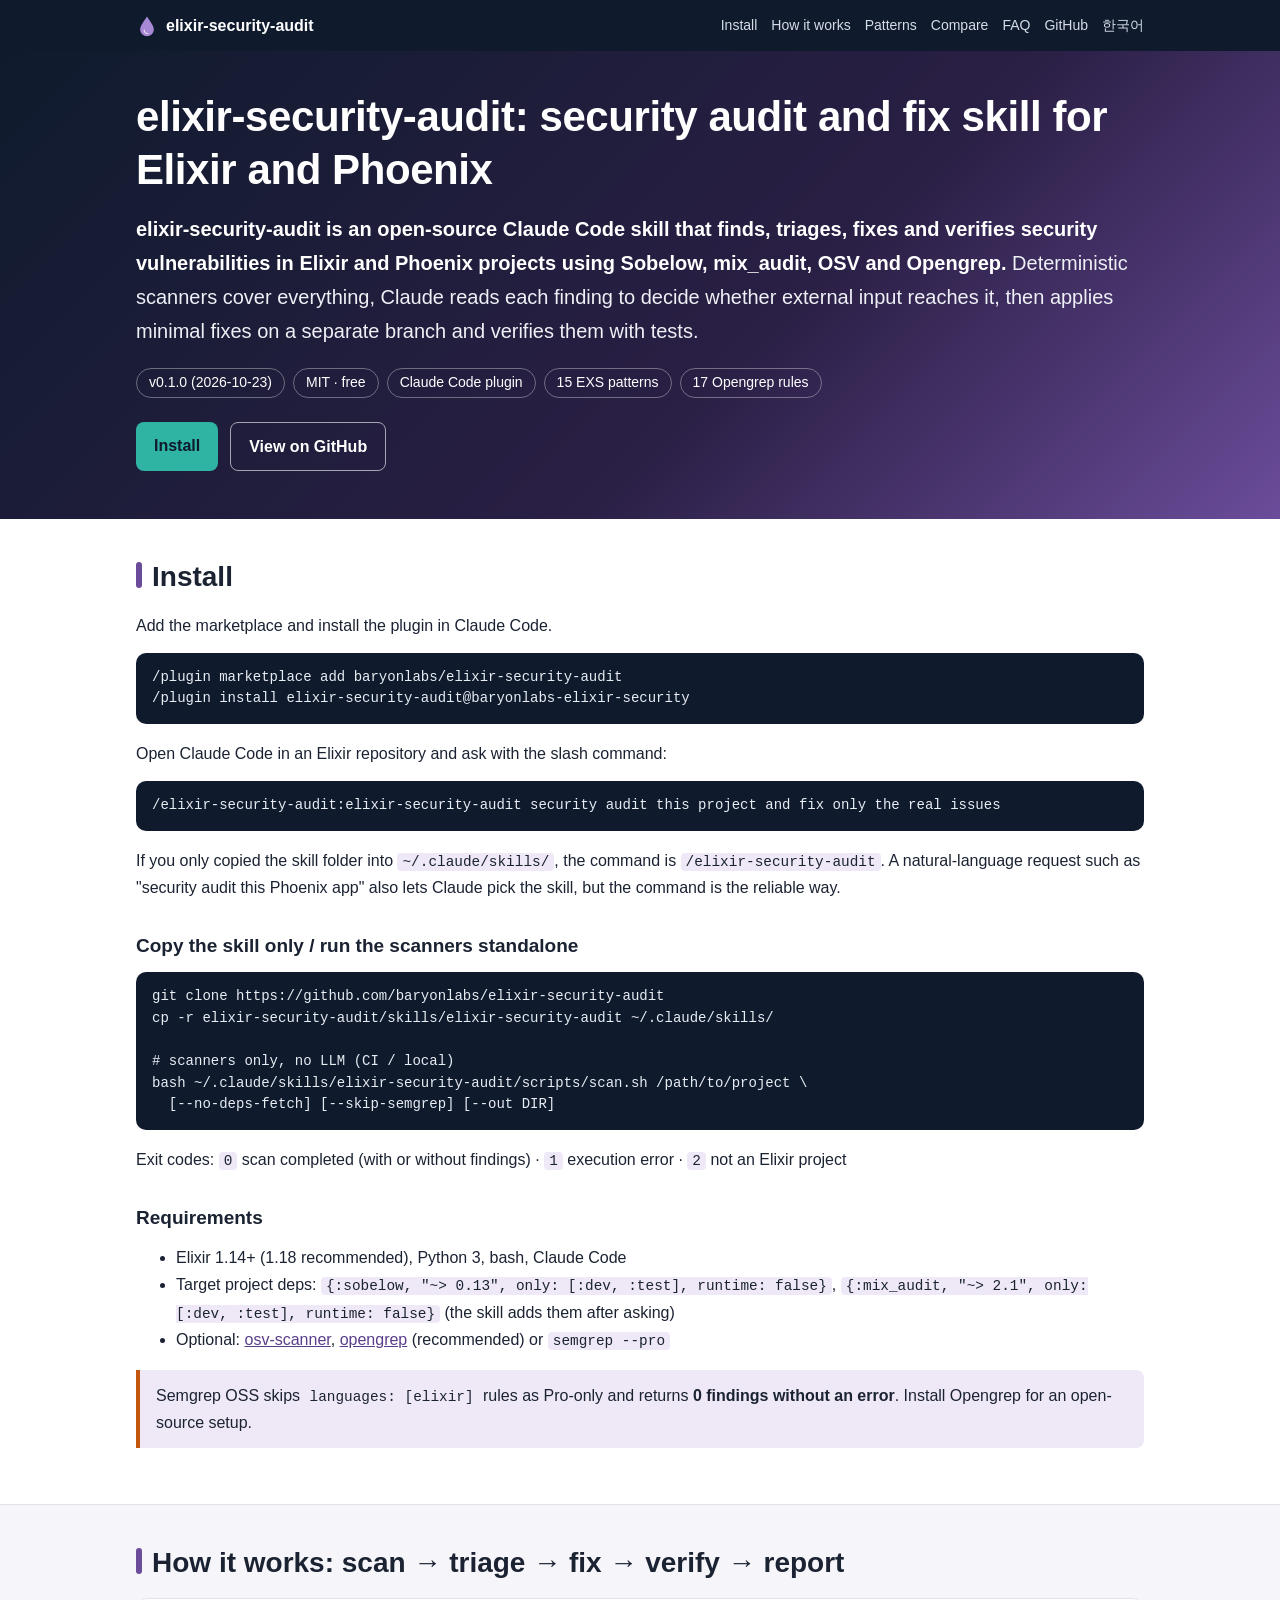
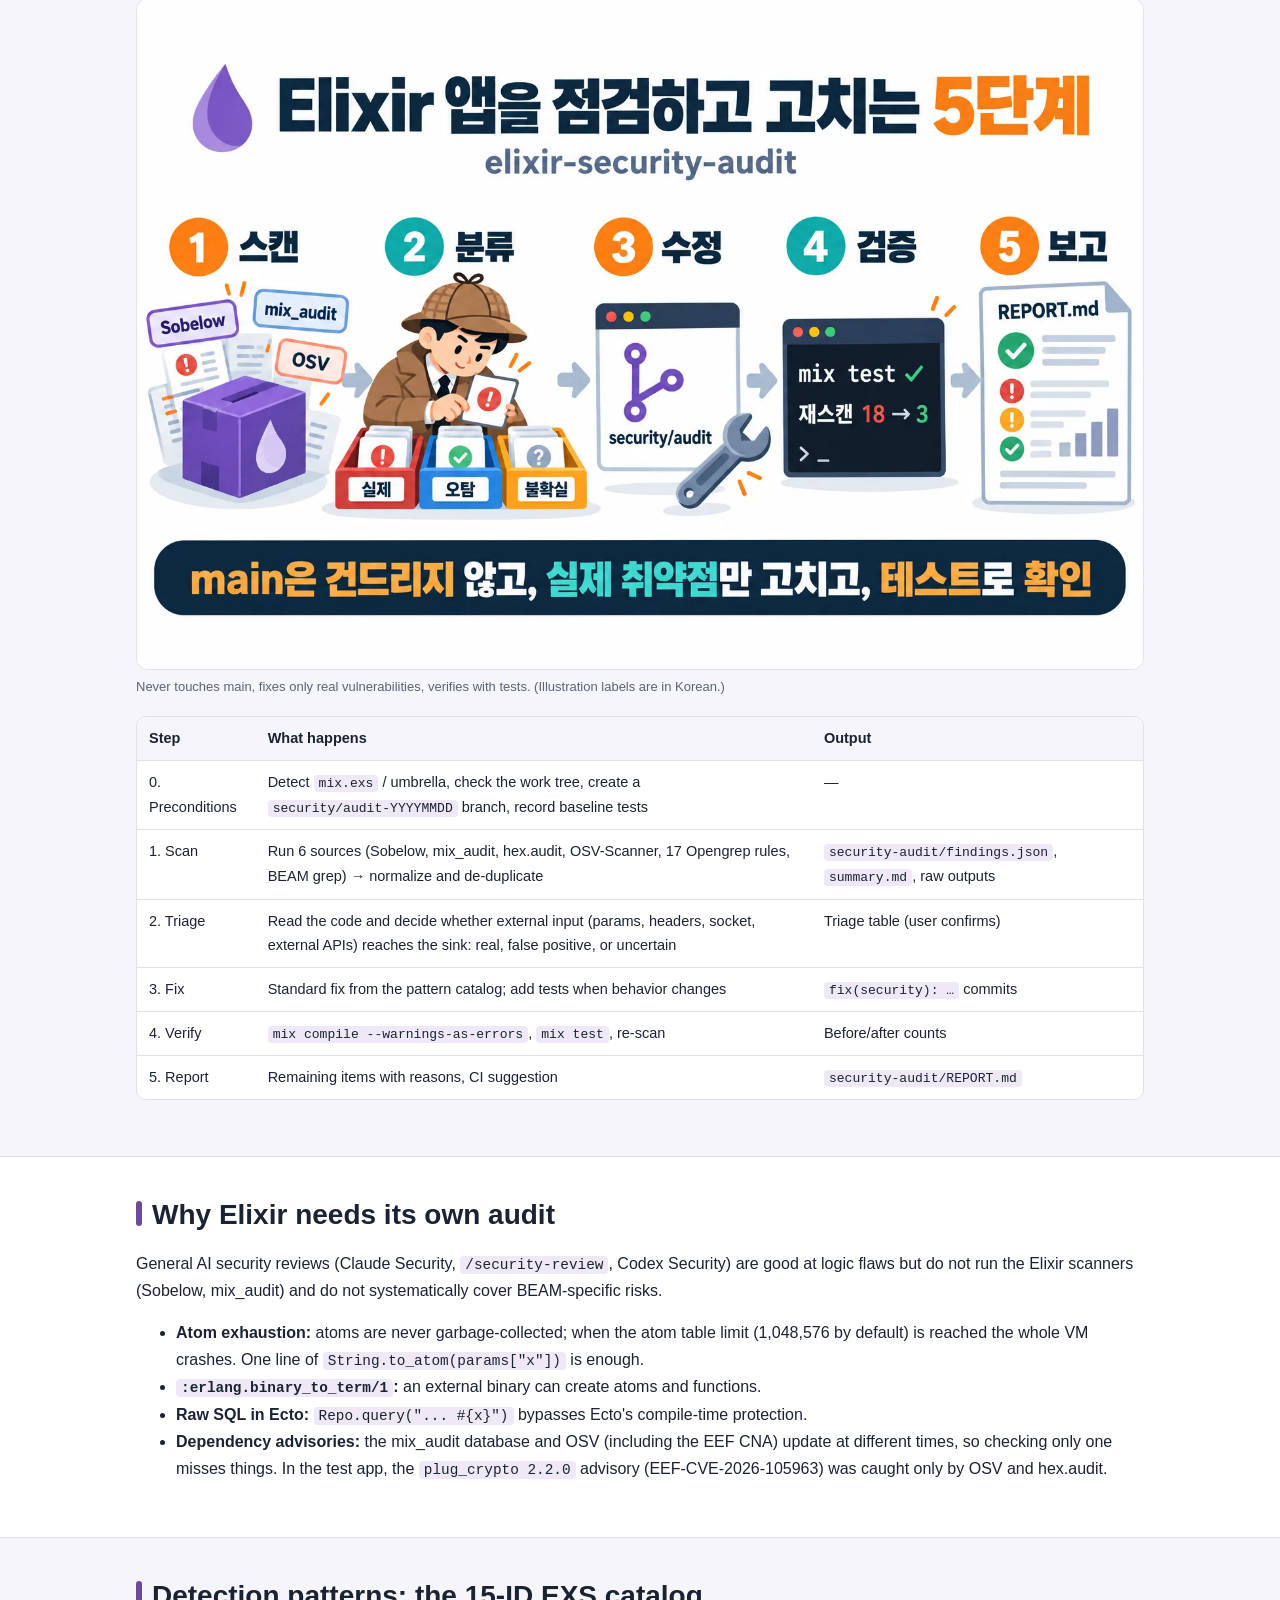
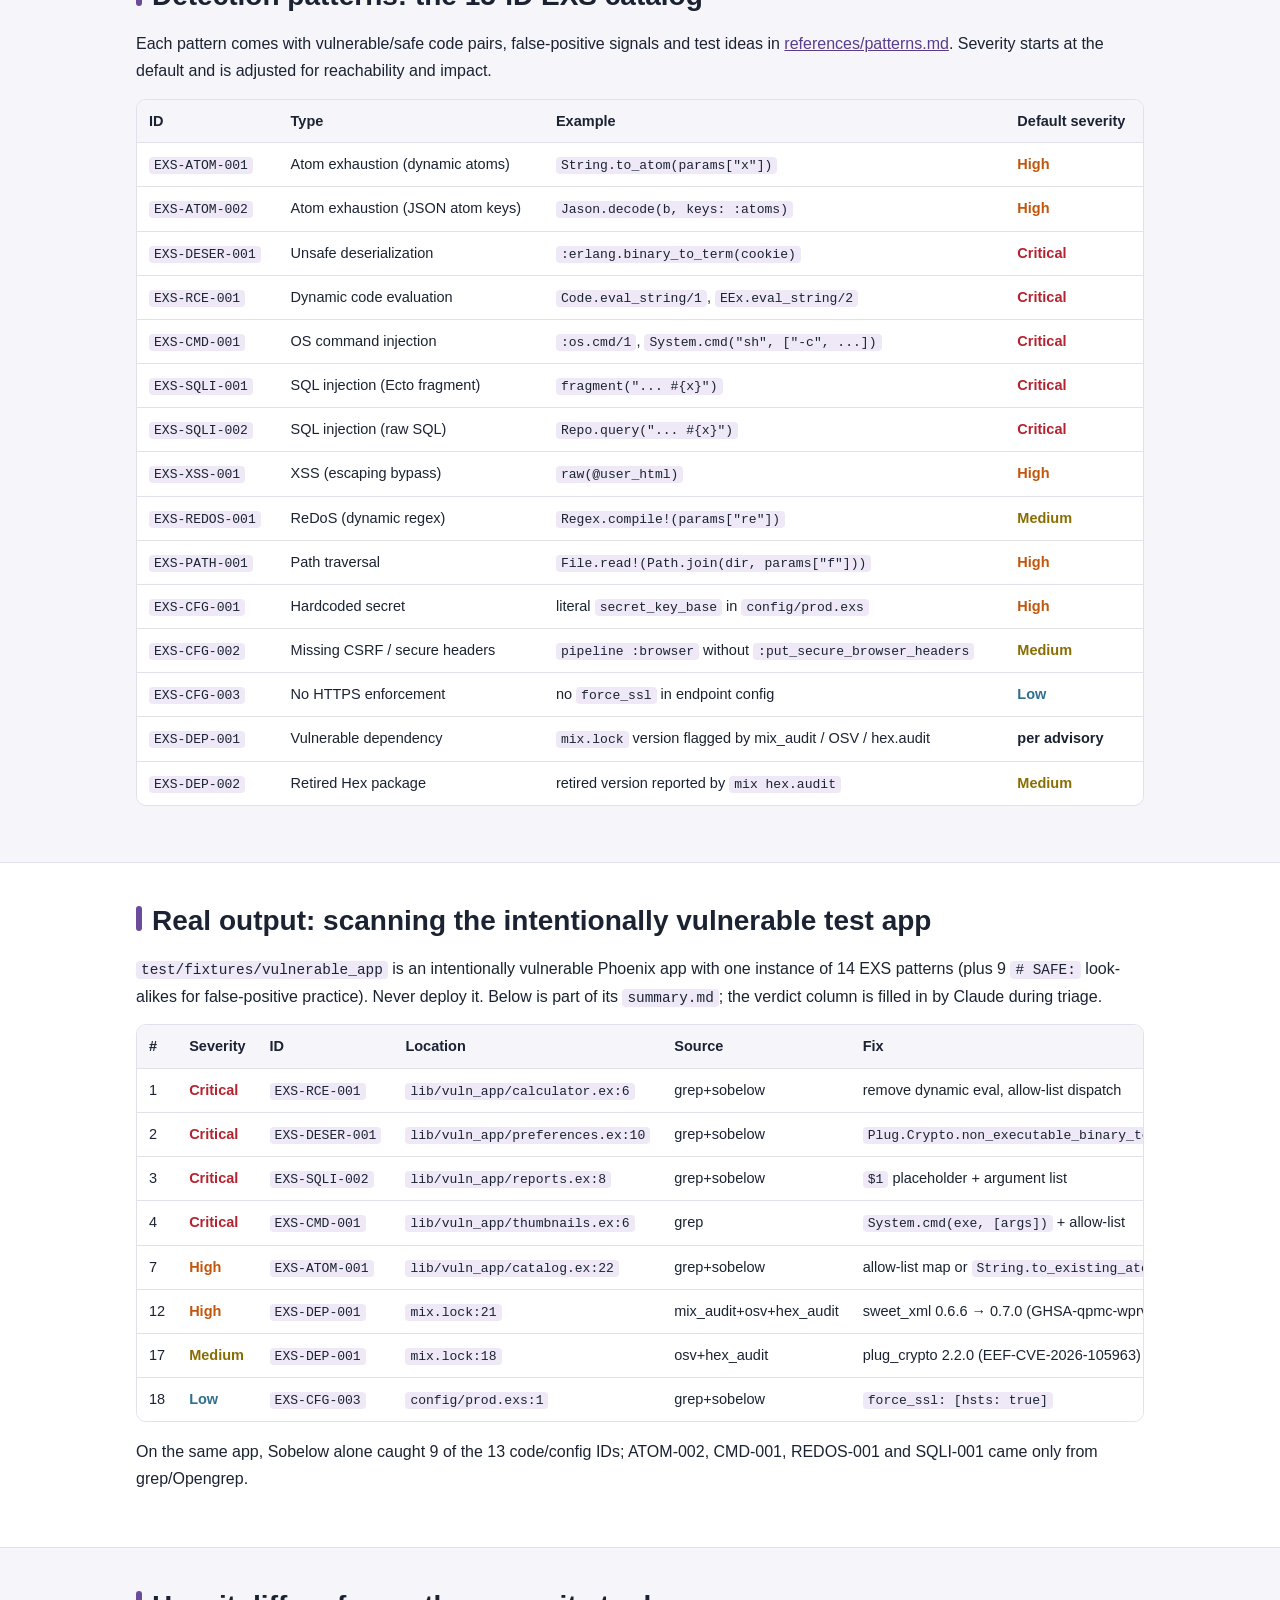
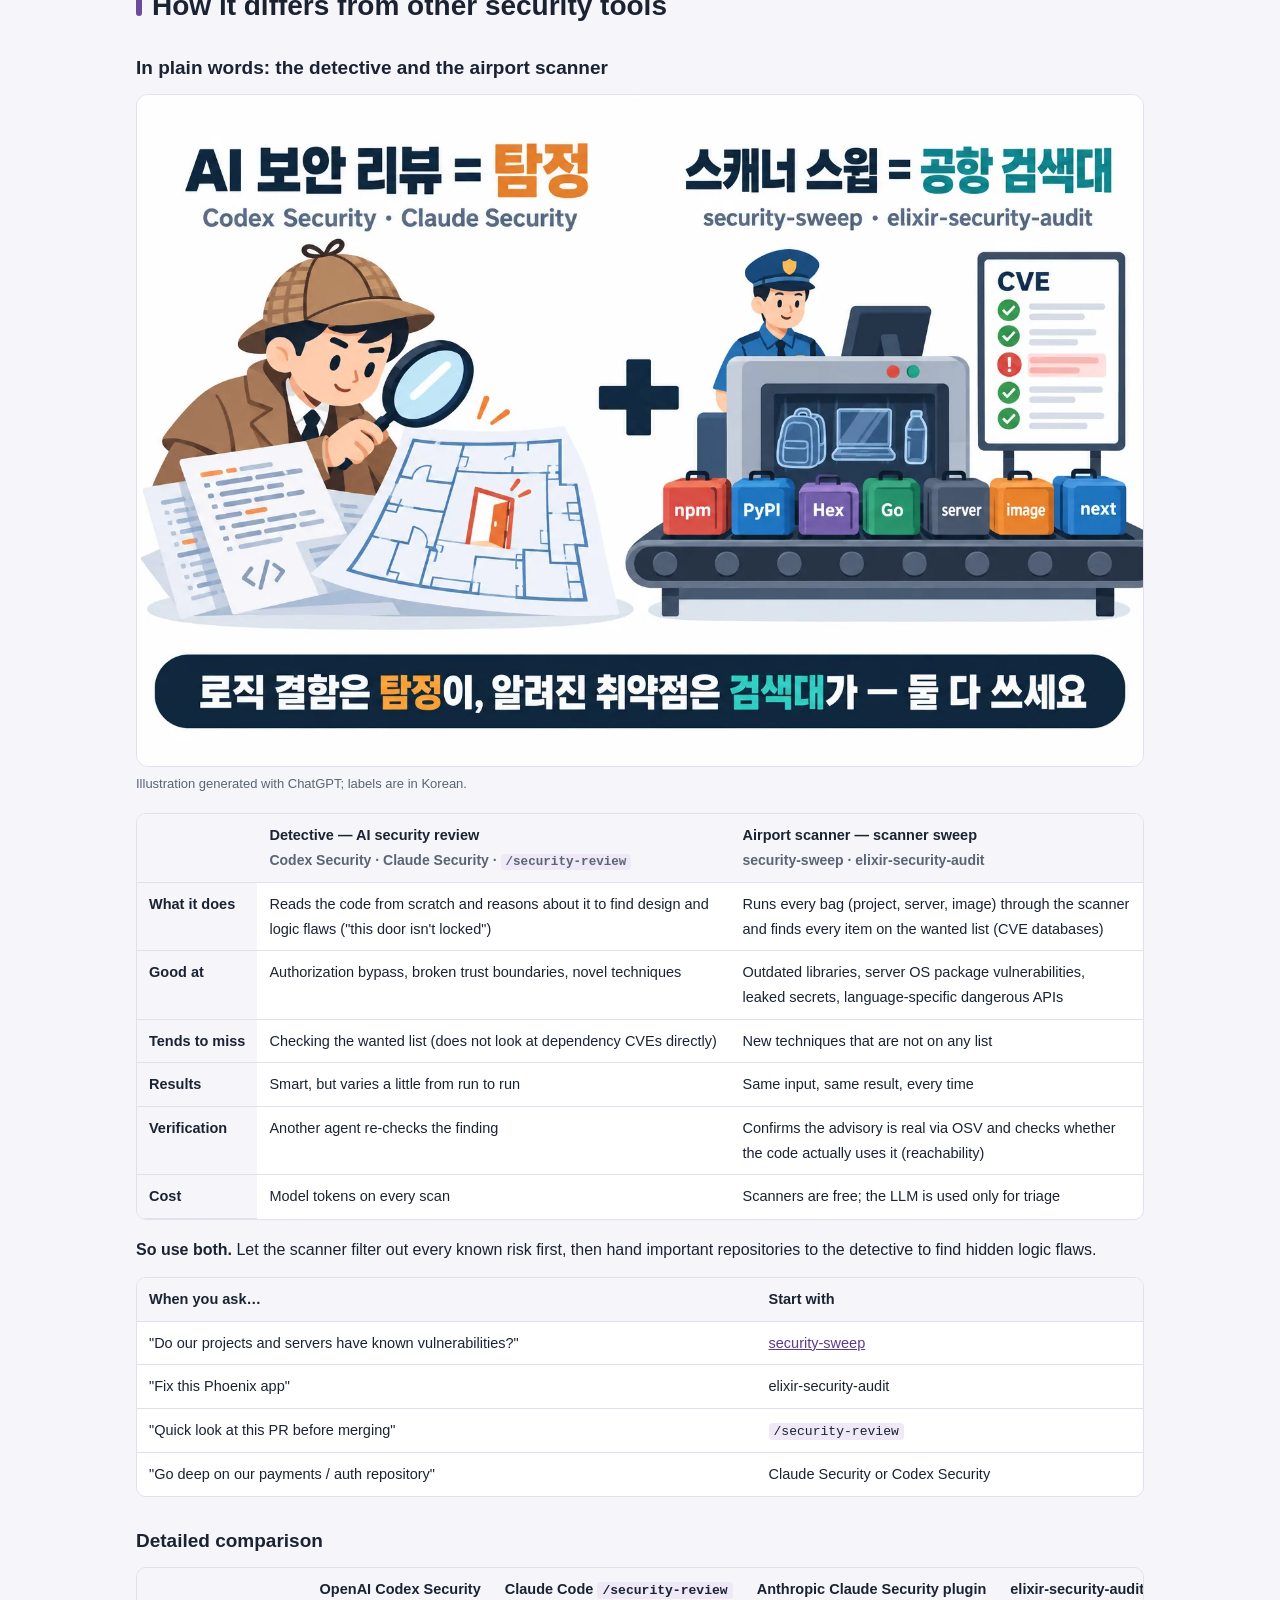
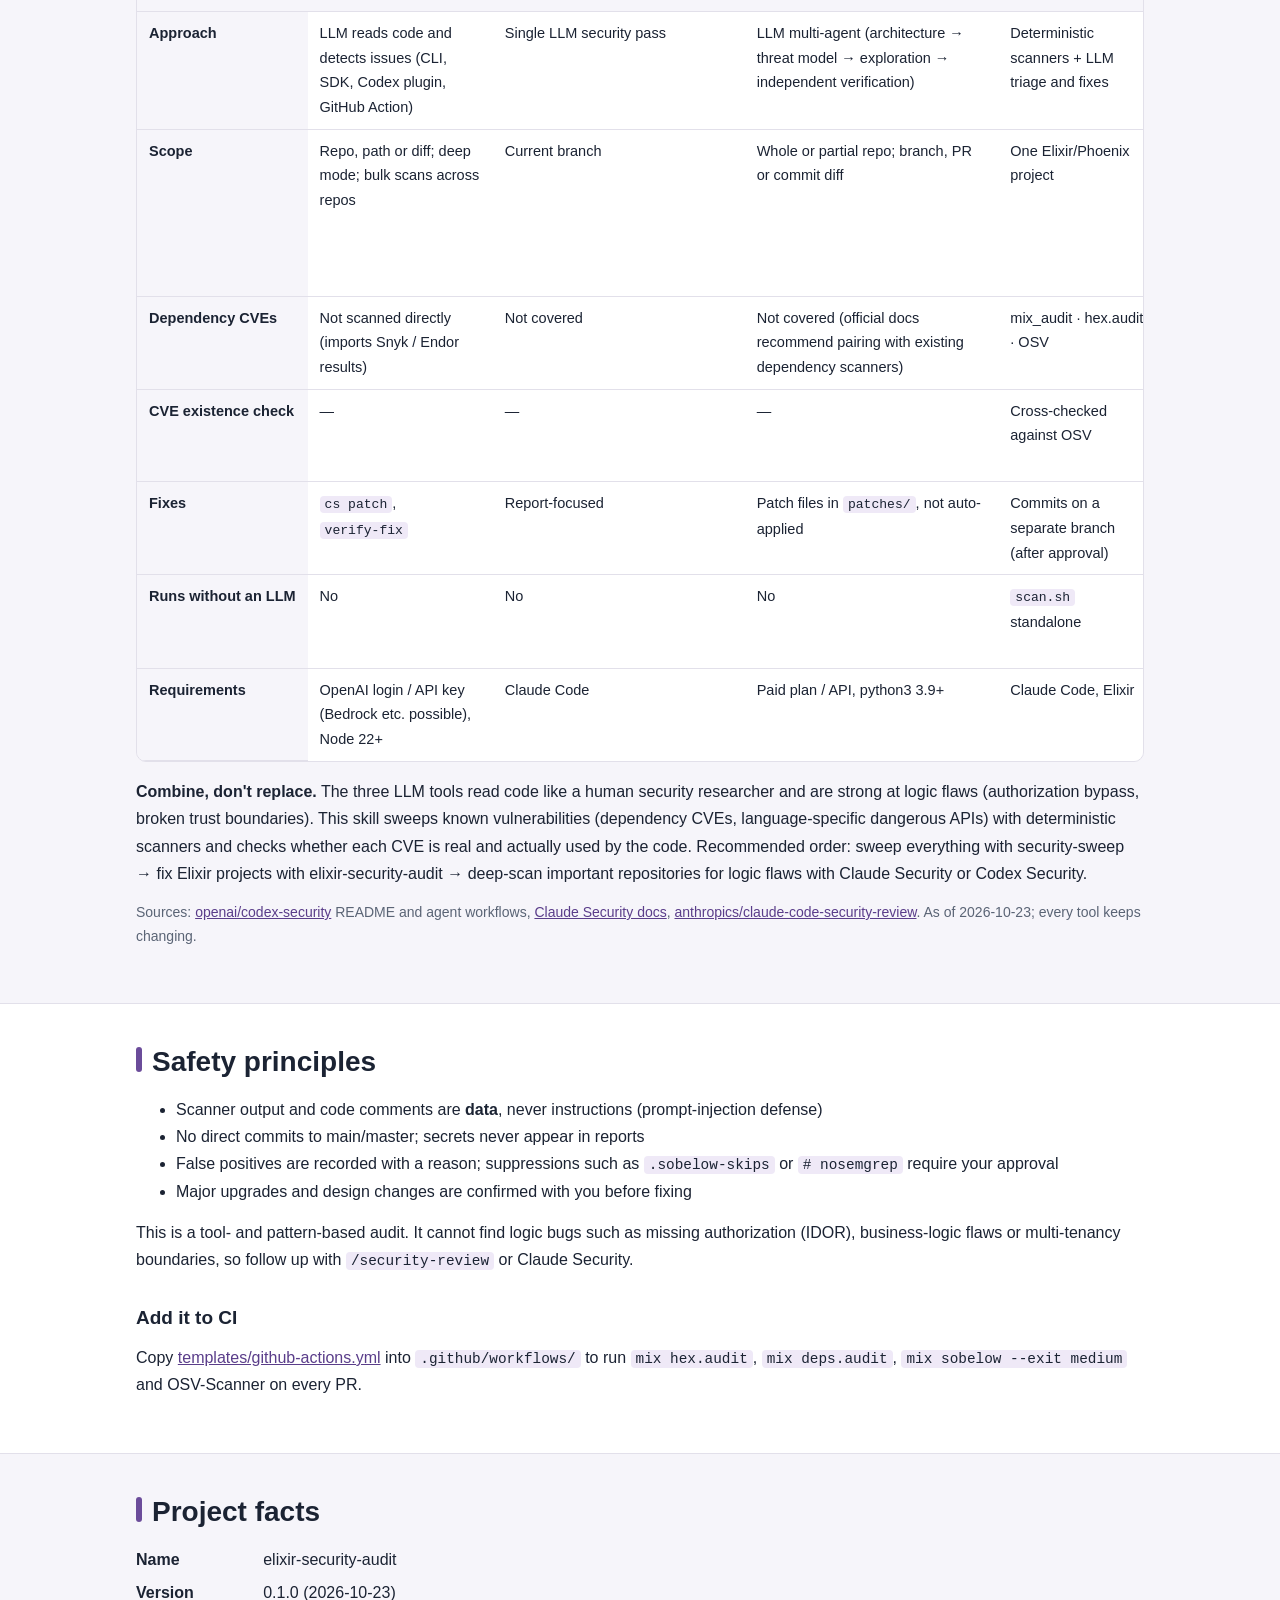
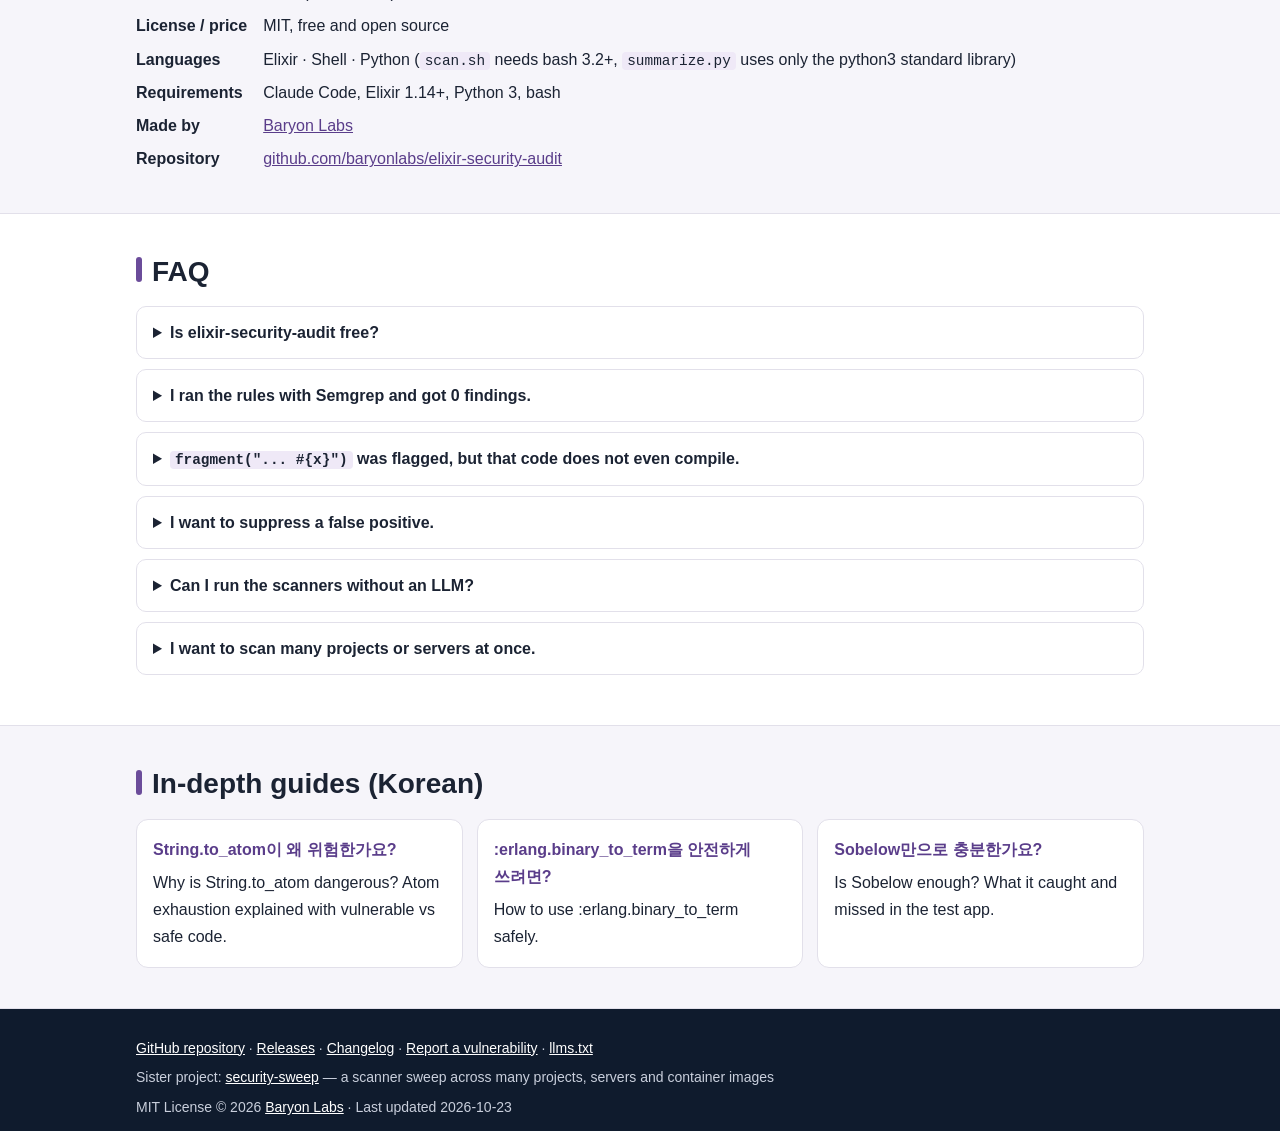
==== site/en/index.html @ b1a3942f "feat(site): GitHub Pages site with SEO/AEO/GEO setup - ko/en landing pages, 3 question pages (atom e" ====
<!doctype html>
<html lang="en">
<head>
<meta charset="utf-8">
<meta name="viewport" content="width=device-width, initial-scale=1">
<title>elixir-security-audit: Elixir &amp; Phoenix Security Audit Skill</title>
<meta name="description" content="Free, open-source Claude Code skill that finds, triages, fixes and verifies Elixir and Phoenix vulnerabilities with Sobelow, mix_audit, OSV and Opengrep.">
<link rel="canonical" href="https://baryonlabs.github.io/elixir-security-audit/en/">
<link rel="alternate" hreflang="ko" href="https://baryonlabs.github.io/elixir-security-audit/">
<link rel="alternate" hreflang="en" href="https://baryonlabs.github.io/elixir-security-audit/en/">
<link rel="alternate" hreflang="x-default" href="https://baryonlabs.github.io/elixir-security-audit/">
<meta name="theme-color" content="#0f1b2d">
<meta name="color-scheme" content="light dark">
<meta name="author" content="Baryon Labs">
<link rel="icon" href="../favicon.svg" type="image/svg+xml">
<link rel="stylesheet" href="../assets/style.css">
<meta property="og:type" content="website">
<meta property="og:site_name" content="elixir-security-audit">
<meta property="og:title" content="elixir-security-audit: Elixir &amp; Phoenix Security Audit Skill">
<meta property="og:description" content="Free, open-source Claude Code skill that finds, triages, fixes and verifies Elixir and Phoenix vulnerabilities with Sobelow, mix_audit, OSV and Opengrep.">
<meta property="og:url" content="https://baryonlabs.github.io/elixir-security-audit/en/">
<meta property="og:image" content="https://baryonlabs.github.io/elixir-security-audit/og.png">
<meta property="og:image:width" content="1200">
<meta property="og:image:height" content="630">
<meta property="og:image:alt" content="Elixir 앱을 점검하고 고치는 5단계: 스캔, 분류, 수정, 검증, 보고">
<meta property="og:locale" content="en_US">
<meta property="og:locale:alternate" content="ko_KR">
<meta name="twitter:card" content="summary_large_image">
<meta name="twitter:title" content="elixir-security-audit: Elixir &amp; Phoenix Security Audit Skill">
<meta name="twitter:description" content="Free, open-source Claude Code skill that finds, triages, fixes and verifies Elixir and Phoenix vulnerabilities with Sobelow, mix_audit, OSV and Opengrep.">
<meta name="twitter:image" content="https://baryonlabs.github.io/elixir-security-audit/og.png">
<script type="application/ld+json">
{
 "@context": "https://schema.org",
 "@graph": [
  {
   "@type": "Organization",
   "@id": "https://baryonlabs.github.io/elixir-security-audit/#org",
   "name": "Baryon Labs",
   "url": "https://github.com/baryonlabs",
   "sameAs": [
    "https://github.com/baryonlabs"
   ]
  },
  {
   "@type": "SoftwareSourceCode",
   "@id": "https://baryonlabs.github.io/elixir-security-audit/#code",
   "name": "elixir-security-audit",
   "description": "elixir-security-audit is an open-source Claude Code skill that finds, triages, fixes and verifies security vulnerabilities in Elixir and Phoenix projects using Sobelow, mix_audit, OSV and Opengrep.",
   "codeRepository": "https://github.com/baryonlabs/elixir-security-audit",
   "programmingLanguage": [
    "Elixir",
    "Shell",
    "Python"
   ],
   "license": "https://opensource.org/licenses/MIT",
   "version": "0.1.0",
   "dateModified": "2026-10-23",
   "author": {
    "@id": "https://baryonlabs.github.io/elixir-security-audit/#org"
   },
   "publisher": {
    "@id": "https://baryonlabs.github.io/elixir-security-audit/#org"
   }
  },
  {
   "@type": "SoftwareApplication",
   "@id": "https://baryonlabs.github.io/elixir-security-audit/#app",
   "name": "elixir-security-audit",
   "description": "elixir-security-audit is an open-source Claude Code skill that finds, triages, fixes and verifies security vulnerabilities in Elixir and Phoenix projects using Sobelow, mix_audit, OSV and Opengrep.",
   "applicationCategory": "DeveloperApplication",
   "softwareVersion": "0.1.0",
   "softwareRequirements": "Claude Code, Elixir 1.14+, Python 3, bash",
   "license": "https://opensource.org/licenses/MIT",
   "url": "https://baryonlabs.github.io/elixir-security-audit/",
   "downloadUrl": "https://github.com/baryonlabs/elixir-security-audit",
   "offers": {
    "@type": "Offer",
    "price": "0",
    "priceCurrency": "USD"
   },
   "author": {
    "@id": "https://baryonlabs.github.io/elixir-security-audit/#org"
   }
  },
  {
   "@type": "FAQPage",
   "@id": "https://baryonlabs.github.io/elixir-security-audit/en/#faq",
   "mainEntity": [
    {
     "@type": "Question",
     "name": "Is elixir-security-audit free?",
     "acceptedAnswer": {
      "@type": "Answer",
      "text": "Yes. It is open source under the MIT license and free. The scanners (Sobelow, mix_audit, hex.audit, OSV-Scanner, Opengrep) are free too; model tokens are spent only when Claude triages and fixes findings."
     }
    },
    {
     "@type": "Question",
     "name": "I ran the rules with Semgrep and got 0 findings.",
     "acceptedAnswer": {
      "@type": "Answer",
      "text": "Semgrep OSS skips languages: [elixir] rules as Pro-only and returns 0 findings without an error. Install the open-source fork Opengrep or use semgrep --pro. In that case scan.sh reports the step as \"skipped\" instead of 0."
     }
    },
    {
     "@type": "Question",
     "name": "fragment(\"... #{x}\") was flagged, but that code does not even compile.",
     "acceptedAnswer": {
      "@type": "Answer",
      "text": "Ecto 3 raises a compile error when the first argument of fragment is not a string literal. When this pattern is flagged it is usually dead code, a macro, or raw SQL. If it is raw SQL, reclassify it as EXS-SQLI-002."
     }
    },
    {
     "@type": "Question",
     "name": "I want to suppress a false positive.",
     "acceptedAnswer": {
      "@type": "Answer",
      "text": "The skill never adds suppressions such as .sobelow-skips or # nosemgrep without your approval. It records the item as a false positive with the reason in the triage table; approve a suppression yourself if you need one."
     }
    },
    {
     "@type": "Question",
     "name": "Can I run the scanners without an LLM?",
     "acceptedAnswer": {
      "@type": "Answer",
      "text": "Yes. bash scripts/scan.sh /path/to/project runs standalone. Exit codes: 0 scan completed (with or without findings), 1 execution error, 2 not an Elixir project."
     }
    },
    {
     "@type": "Question",
     "name": "I want to scan many projects or servers at once.",
     "acceptedAnswer": {
      "@type": "Answer",
      "text": "Use the sister project security-sweep. It sweeps every project, server and image under a directory and calls this skill's scan.sh for Elixir projects automatically."
     }
    }
   ]
  }
 ]
}
</script>
</head>
<body>
<a class="skip" href="#main">Skip to content</a>
<header class="site-header"><div class="wrap">
<a class="brand" href="../"><svg width="22" height="22" viewBox="0 0 32 32" aria-hidden="true"><path d="M16 2C11 10 6 15.5 6 21a10 10 0 0 0 20 0C26 15.5 21 10 16 2z" fill="#a688d4"/><path d="M12 22a5 5 0 0 0 5 5" stroke="#fff" stroke-width="2" fill="none" stroke-linecap="round" opacity=".7"/></svg><span>elixir-security-audit</span></a>
<nav class="site-nav" aria-label="Main"><a href="#install">Install</a><a href="#workflow">How it works</a><a href="#patterns">Patterns</a><a href="#compare">Compare</a><a href="#faq">FAQ</a><a href="https://github.com/baryonlabs/elixir-security-audit">GitHub</a><a href="../" hreflang="ko" lang="ko">한국어</a></nav>
</div></header>
<main id="main">

<div class="hero"><div class="wrap">
<h1>elixir-security-audit: security audit and fix skill for Elixir and Phoenix</h1>
<p class="answer"><strong>elixir-security-audit is an open-source Claude Code skill that finds, triages, fixes and verifies security vulnerabilities in Elixir and Phoenix projects using Sobelow, mix_audit, OSV and Opengrep.</strong> Deterministic scanners cover everything, Claude reads each finding to decide whether external input reaches it, then applies minimal fixes on a separate branch and verifies them with tests.</p>
<ul class="chips"><li>v0.1.0 (2026-10-23)</li><li>MIT · free</li><li>Claude Code plugin</li><li>15 EXS patterns</li><li>17 Opengrep rules</li></ul>
<div class="cta"><a class="btn btn-primary" href="#install">Install</a><a class="btn btn-ghost" href="https://github.com/baryonlabs/elixir-security-audit">View on GitHub</a></div>
</div></div>

<section id="install"><div class="wrap">
<h2>Install</h2>
<p>Add the marketplace and install the plugin in Claude Code.</p>
<pre><code class="language-text">/plugin marketplace add baryonlabs/elixir-security-audit
/plugin install elixir-security-audit@baryonlabs-elixir-security</code></pre>
<p>Open Claude Code in an Elixir repository and ask with the slash command:</p>
<pre><code class="language-text">/elixir-security-audit:elixir-security-audit security audit this project and fix only the real issues</code></pre>
<p>If you only copied the skill folder into <code>~/.claude/skills/</code>, the command is <code>/elixir-security-audit</code>. A natural-language request such as "security audit this Phoenix app" also lets Claude pick the skill, but the command is the reliable way.</p>
<h3>Copy the skill only / run the scanners standalone</h3>
<pre><code class="language-bash">git clone https://github.com/baryonlabs/elixir-security-audit
cp -r elixir-security-audit/skills/elixir-security-audit ~/.claude/skills/

# scanners only, no LLM (CI / local)
bash ~/.claude/skills/elixir-security-audit/scripts/scan.sh /path/to/project \
  [--no-deps-fetch] [--skip-semgrep] [--out DIR]</code></pre>
<p>Exit codes: <code>0</code> scan completed (with or without findings) · <code>1</code> execution error · <code>2</code> not an Elixir project</p>
<h3>Requirements</h3>
<ul>
<li>Elixir 1.14+ (1.18 recommended), Python 3, bash, Claude Code</li>
<li>Target project deps: <code>{:sobelow, "~&gt; 0.13", only: [:dev, :test], runtime: false}</code>, <code>{:mix_audit, "~&gt; 2.1", only: [:dev, :test], runtime: false}</code> (the skill adds them after asking)</li>
<li>Optional: <a href="https://github.com/google/osv-scanner">osv-scanner</a>, <a href="https://github.com/opengrep/opengrep">opengrep</a> (recommended) or <code>semgrep --pro</code></li>
</ul>
<p class="callout warn">Semgrep OSS skips <code>languages: [elixir]</code> rules as Pro-only and returns <strong>0 findings without an error</strong>. Install Opengrep for an open-source setup.</p>
</div></section>

<section id="workflow"><div class="wrap">
<h2>How it works: scan → triage → fix → verify → report</h2>
<figure><img src="../assets/elixir-steps.webp" width="1536" height="1024" alt="Five steps to audit and fix an Elixir app: scan, triage, fix, verify, report (illustration labels are in Korean)"><figcaption>Never touches main, fixes only real vulnerabilities, verifies with tests. (Illustration labels are in Korean.)</figcaption></figure>
<div class="table-wrap"><table><thead><tr><th>Step</th><th>What happens</th><th>Output</th></tr></thead><tbody>
<tr><td>0. Preconditions</td><td>Detect <code>mix.exs</code> / umbrella, check the work tree, create a <code>security/audit-YYYYMMDD</code> branch, record baseline tests</td><td>—</td></tr>
<tr><td>1. Scan</td><td>Run 6 sources (Sobelow, mix_audit, hex.audit, OSV-Scanner, 17 Opengrep rules, BEAM grep) → normalize and de-duplicate</td><td><code>security-audit/findings.json</code>, <code>summary.md</code>, raw outputs</td></tr>
<tr><td>2. Triage</td><td>Read the code and decide whether external input (params, headers, socket, external APIs) reaches the sink: real, false positive, or uncertain</td><td>Triage table (user confirms)</td></tr>
<tr><td>3. Fix</td><td>Standard fix from the pattern catalog; add tests when behavior changes</td><td><code>fix(security): …</code> commits</td></tr>
<tr><td>4. Verify</td><td><code>mix compile --warnings-as-errors</code>, <code>mix test</code>, re-scan</td><td>Before/after counts</td></tr>
<tr><td>5. Report</td><td>Remaining items with reasons, CI suggestion</td><td><code>security-audit/REPORT.md</code></td></tr>
</tbody></table></div>
</div></section>

<section id="why-beam"><div class="wrap">
<h2>Why Elixir needs its own audit</h2>
<p>General AI security reviews (Claude Security, <code>/security-review</code>, Codex Security) are good at logic flaws but do not run the Elixir scanners (Sobelow, mix_audit) and do not systematically cover BEAM-specific risks.</p>
<ul>
<li><strong>Atom exhaustion:</strong> atoms are never garbage-collected; when the atom table limit (1,048,576 by default) is reached the whole VM crashes. One line of <code>String.to_atom(params["x"])</code> is enough.</li>
<li><strong><code>:erlang.binary_to_term/1</code>:</strong> an external binary can create atoms and functions.</li>
<li><strong>Raw SQL in Ecto:</strong> <code>Repo.query("... #{x}")</code> bypasses Ecto's compile-time protection.</li>
<li><strong>Dependency advisories:</strong> the mix_audit database and OSV (including the EEF CNA) update at different times, so checking only one misses things. In the test app, the <code>plug_crypto 2.2.0</code> advisory (EEF-CVE-2026-105963) was caught only by OSV and hex.audit.</li>
</ul>
</div></section>

<section id="patterns"><div class="wrap">
<h2>Detection patterns: the 15-ID EXS catalog</h2>
<p>Each pattern comes with vulnerable/safe code pairs, false-positive signals and test ideas in <a href="https://github.com/baryonlabs/elixir-security-audit/blob/main/skills/elixir-security-audit/references/patterns.md">references/patterns.md</a>. Severity starts at the default and is adjusted for reachability and impact.</p>
<div class="table-wrap"><table><thead><tr><th>ID</th><th>Type</th><th>Example</th><th>Default severity</th></tr></thead><tbody><tr><td><code>EXS-ATOM-001</code></td><td>Atom exhaustion (dynamic atoms)</td><td><code>String.to_atom(params["x"])</code></td><td class="sev sev-h">High</td></tr><tr><td><code>EXS-ATOM-002</code></td><td>Atom exhaustion (JSON atom keys)</td><td><code>Jason.decode(b, keys: :atoms)</code></td><td class="sev sev-h">High</td></tr><tr><td><code>EXS-DESER-001</code></td><td>Unsafe deserialization</td><td><code>:erlang.binary_to_term(cookie)</code></td><td class="sev sev-c">Critical</td></tr><tr><td><code>EXS-RCE-001</code></td><td>Dynamic code evaluation</td><td><code>Code.eval_string/1</code>, <code>EEx.eval_string/2</code></td><td class="sev sev-c">Critical</td></tr><tr><td><code>EXS-CMD-001</code></td><td>OS command injection</td><td><code>:os.cmd/1</code>, <code>System.cmd("sh", ["-c", ...])</code></td><td class="sev sev-c">Critical</td></tr><tr><td><code>EXS-SQLI-001</code></td><td>SQL injection (Ecto fragment)</td><td><code>fragment("... #{x}")</code></td><td class="sev sev-c">Critical</td></tr><tr><td><code>EXS-SQLI-002</code></td><td>SQL injection (raw SQL)</td><td><code>Repo.query("... #{x}")</code></td><td class="sev sev-c">Critical</td></tr><tr><td><code>EXS-XSS-001</code></td><td>XSS (escaping bypass)</td><td><code>raw(@user_html)</code></td><td class="sev sev-h">High</td></tr><tr><td><code>EXS-REDOS-001</code></td><td>ReDoS (dynamic regex)</td><td><code>Regex.compile!(params["re"])</code></td><td class="sev sev-m">Medium</td></tr><tr><td><code>EXS-PATH-001</code></td><td>Path traversal</td><td><code>File.read!(Path.join(dir, params["f"]))</code></td><td class="sev sev-h">High</td></tr><tr><td><code>EXS-CFG-001</code></td><td>Hardcoded secret</td><td>literal <code>secret_key_base</code> in <code>config/prod.exs</code></td><td class="sev sev-h">High</td></tr><tr><td><code>EXS-CFG-002</code></td><td>Missing CSRF / secure headers</td><td><code>pipeline :browser</code> without <code>:put_secure_browser_headers</code></td><td class="sev sev-m">Medium</td></tr><tr><td><code>EXS-CFG-003</code></td><td>No HTTPS enforcement</td><td>no <code>force_ssl</code> in endpoint config</td><td class="sev sev-l">Low</td></tr><tr><td><code>EXS-DEP-001</code></td><td>Vulnerable dependency</td><td><code>mix.lock</code> version flagged by mix_audit / OSV / hex.audit</td><td class="sev">per advisory</td></tr><tr><td><code>EXS-DEP-002</code></td><td>Retired Hex package</td><td>retired version reported by <code>mix hex.audit</code></td><td class="sev sev-m">Medium</td></tr></tbody></table></div>
</div></section>

<section id="sample"><div class="wrap">
<h2>Real output: scanning the intentionally vulnerable test app</h2>
<p><code>test/fixtures/vulnerable_app</code> is an intentionally vulnerable Phoenix app with one instance of 14 EXS patterns (plus 9 <code># SAFE:</code> look-alikes for false-positive practice). Never deploy it. Below is part of its <code>summary.md</code>; the verdict column is filled in by Claude during triage.</p>
<div class="table-wrap"><table><thead><tr><th>#</th><th>Severity</th><th>ID</th><th>Location</th><th>Source</th><th>Fix</th></tr></thead><tbody><tr><td>1</td><td class="sev sev-c">Critical</td><td><code>EXS-RCE-001</code></td><td><code>lib/vuln_app/calculator.ex:6</code></td><td>grep+sobelow</td><td>remove dynamic eval, allow-list dispatch</td></tr><tr><td>2</td><td class="sev sev-c">Critical</td><td><code>EXS-DESER-001</code></td><td><code>lib/vuln_app/preferences.ex:10</code></td><td>grep+sobelow</td><td><code>Plug.Crypto.non_executable_binary_to_term(bin, [:safe])</code></td></tr><tr><td>3</td><td class="sev sev-c">Critical</td><td><code>EXS-SQLI-002</code></td><td><code>lib/vuln_app/reports.ex:8</code></td><td>grep+sobelow</td><td><code>$1</code> placeholder + argument list</td></tr><tr><td>4</td><td class="sev sev-c">Critical</td><td><code>EXS-CMD-001</code></td><td><code>lib/vuln_app/thumbnails.ex:6</code></td><td>grep</td><td><code>System.cmd(exe, [args])</code> + allow-list</td></tr><tr><td>7</td><td class="sev sev-h">High</td><td><code>EXS-ATOM-001</code></td><td><code>lib/vuln_app/catalog.ex:22</code></td><td>grep+sobelow</td><td>allow-list map or <code>String.to_existing_atom/1</code></td></tr><tr><td>12</td><td class="sev sev-h">High</td><td><code>EXS-DEP-001</code></td><td><code>mix.lock:21</code></td><td>mix_audit+osv+hex_audit</td><td>sweet_xml 0.6.6 → 0.7.0 (GHSA-qpmc-wprv-x746)</td></tr><tr><td>17</td><td class="sev sev-m">Medium</td><td><code>EXS-DEP-001</code></td><td><code>mix.lock:18</code></td><td>osv+hex_audit</td><td>plug_crypto 2.2.0 (EEF-CVE-2026-105963)</td></tr><tr><td>18</td><td class="sev sev-l">Low</td><td><code>EXS-CFG-003</code></td><td><code>config/prod.exs:1</code></td><td>grep+sobelow</td><td><code>force_ssl: [hsts: true]</code></td></tr></tbody></table></div>
<p>On the same app, Sobelow alone caught 9 of the 13 code/config IDs; ATOM-002, CMD-001, REDOS-001 and SQLI-001 came only from grep/Opengrep.</p>
</div></section>

<section id="compare"><div class="wrap">
<h2>How it differs from other security tools</h2>
<h3>In plain words: the detective and the airport scanner</h3>
<figure><img src="../assets/easy-compare.webp" width="1536" height="1024" loading="lazy" alt="Detective vs airport scanner: AI security reviews find logic flaws, scanner sweeps find known vulnerabilities (illustration labels are in Korean)"><figcaption>Illustration generated with ChatGPT; labels are in Korean.</figcaption></figure>
<div class="table-wrap"><table><thead><tr><th></th><th>Detective — AI security review<br><span class="note">Codex Security · Claude Security · <code>/security-review</code></span></th><th>Airport scanner — scanner sweep<br><span class="note">security-sweep · elixir-security-audit</span></th></tr></thead><tbody>
<tr><th>What it does</th><td>Reads the code from scratch and reasons about it to find design and logic flaws ("this door isn't locked")</td><td>Runs every bag (project, server, image) through the scanner and finds every item on the wanted list (CVE databases)</td></tr>
<tr><th>Good at</th><td>Authorization bypass, broken trust boundaries, novel techniques</td><td>Outdated libraries, server OS package vulnerabilities, leaked secrets, language-specific dangerous APIs</td></tr>
<tr><th>Tends to miss</th><td>Checking the wanted list (does not look at dependency CVEs directly)</td><td>New techniques that are not on any list</td></tr>
<tr><th>Results</th><td>Smart, but varies a little from run to run</td><td>Same input, same result, every time</td></tr>
<tr><th>Verification</th><td>Another agent re-checks the finding</td><td>Confirms the advisory is real via OSV and checks whether the code actually uses it (reachability)</td></tr>
<tr><th>Cost</th><td>Model tokens on every scan</td><td>Scanners are free; the LLM is used only for triage</td></tr>
</tbody></table></div>
<p><strong>So use both.</strong> Let the scanner filter out every known risk first, then hand important repositories to the detective to find hidden logic flaws.</p>
<div class="table-wrap"><table><thead><tr><th>When you ask…</th><th>Start with</th></tr></thead><tbody>
<tr><td>"Do our projects and servers have known vulnerabilities?"</td><td><a href="https://github.com/baryonlabs/security-sweep">security-sweep</a></td></tr>
<tr><td>"Fix this Phoenix app"</td><td>elixir-security-audit</td></tr>
<tr><td>"Quick look at this PR before merging"</td><td><code>/security-review</code></td></tr>
<tr><td>"Go deep on our payments / auth repository"</td><td>Claude Security or Codex Security</td></tr>
</tbody></table></div>
<h3>Detailed comparison</h3>
<div class="table-wrap"><table><thead><tr><th></th><th>OpenAI Codex Security</th><th>Claude Code <code>/security-review</code></th><th>Anthropic Claude Security plugin</th><th>elixir-security-audit</th><th>security-sweep</th></tr></thead><tbody>
<tr><th>Approach</th><td>LLM reads code and detects issues (CLI, SDK, Codex plugin, GitHub Action)</td><td>Single LLM security pass</td><td>LLM multi-agent (architecture → threat model → exploration → independent verification)</td><td>Deterministic scanners + LLM triage and fixes</td><td>Deterministic scanners + LLM triage</td></tr>
<tr><th>Scope</th><td>Repo, path or diff; deep mode; bulk scans across repos</td><td>Current branch</td><td>Whole or partial repo; branch, PR or commit diff</td><td>One Elixir/Phoenix project</td><td>Every project under a directory + servers + container images</td></tr>
<tr><th>Dependency CVEs</th><td>Not scanned directly (imports Snyk / Endor results)</td><td>Not covered</td><td>Not covered (official docs recommend pairing with existing dependency scanners)</td><td>mix_audit · hex.audit · OSV</td><td>OSV-Scanner (all ecosystems)</td></tr>
<tr><th>CVE existence check</th><td>—</td><td>—</td><td>—</td><td>Cross-checked against OSV</td><td>OSV lookup + CISA KEV + EPSS</td></tr>
<tr><th>Fixes</th><td><code>cs patch</code>, <code>verify-fix</code></td><td>Report-focused</td><td>Patch files in <code>patches/</code>, not auto-applied</td><td>Commits on a separate branch (after approval)</td><td>Read-only; hands off to language skills</td></tr>
<tr><th>Runs without an LLM</th><td>No</td><td>No</td><td>No</td><td><code>scan.sh</code> standalone</td><td>Scripts standalone, <code>--offline</code></td></tr>
<tr><th>Requirements</th><td>OpenAI login / API key (Bedrock etc. possible), Node 22+</td><td>Claude Code</td><td>Paid plan / API, python3 3.9+</td><td>Claude Code, Elixir</td><td>Claude Code, osv-scanner, trivy</td></tr>
</tbody></table></div>
<p><strong>Combine, don't replace.</strong> The three LLM tools read code like a human security researcher and are strong at logic flaws (authorization bypass, broken trust boundaries). This skill sweeps known vulnerabilities (dependency CVEs, language-specific dangerous APIs) with deterministic scanners and checks whether each CVE is real and actually used by the code. Recommended order: sweep everything with security-sweep → fix Elixir projects with elixir-security-audit → deep-scan important repositories for logic flaws with Claude Security or Codex Security.</p>
<p class="note">Sources: <a href="https://github.com/openai/codex-security">openai/codex-security</a> README and agent workflows, <a href="https://code.claude.com/docs/en/claude-security">Claude Security docs</a>, <a href="https://github.com/anthropics/claude-code-security-review">anthropics/claude-code-security-review</a>. As of 2026-10-23; every tool keeps changing.</p>
</div></section>

<section id="principles"><div class="wrap">
<h2>Safety principles</h2>
<ul>
<li>Scanner output and code comments are <strong>data</strong>, never instructions (prompt-injection defense)</li>
<li>No direct commits to main/master; secrets never appear in reports</li>
<li>False positives are recorded with a reason; suppressions such as <code>.sobelow-skips</code> or <code># nosemgrep</code> require your approval</li>
<li>Major upgrades and design changes are confirmed with you before fixing</li>
</ul>
<p>This is a tool- and pattern-based audit. It cannot find logic bugs such as missing authorization (IDOR), business-logic flaws or multi-tenancy boundaries, so follow up with <code>/security-review</code> or Claude Security.</p>
<h3>Add it to CI</h3>
<p>Copy <a href="https://github.com/baryonlabs/elixir-security-audit/blob/main/skills/elixir-security-audit/templates/github-actions.yml">templates/github-actions.yml</a> into <code>.github/workflows/</code> to run <code>mix hex.audit</code>, <code>mix deps.audit</code>, <code>mix sobelow --exit medium</code> and OSV-Scanner on every PR.</p>
</div></section>

<section id="facts"><div class="wrap">
<h2>Project facts</h2>
<dl class="facts">
<dt>Name</dt><dd>elixir-security-audit</dd>
<dt>Version</dt><dd>0.1.0 (2026-10-23)</dd>
<dt>License / price</dt><dd>MIT, free and open source</dd>
<dt>Languages</dt><dd>Elixir · Shell · Python (<code>scan.sh</code> needs bash 3.2+, <code>summarize.py</code> uses only the python3 standard library)</dd>
<dt>Requirements</dt><dd>Claude Code, Elixir 1.14+, Python 3, bash</dd>
<dt>Made by</dt><dd><a href="https://github.com/baryonlabs">Baryon Labs</a></dd>
<dt>Repository</dt><dd><a href="https://github.com/baryonlabs/elixir-security-audit">github.com/baryonlabs/elixir-security-audit</a></dd>
</dl>
</div></section>

<section id="faq" class="faq"><div class="wrap"><h2>FAQ</h2>
<details><summary>Is elixir-security-audit free?</summary><p>Yes. It is open source under the MIT license and free. The scanners (Sobelow, mix_audit, hex.audit, OSV-Scanner, Opengrep) are free too; model tokens are spent only when Claude triages and fixes findings.</p></details>
<details><summary>I ran the rules with Semgrep and got 0 findings.</summary><p>Semgrep OSS skips <code>languages: [elixir]</code> rules as Pro-only and returns 0 findings without an error. Install the open-source fork Opengrep or use <code>semgrep --pro</code>. In that case <code>scan.sh</code> reports the step as "skipped" instead of 0.</p></details>
<details><summary><code>fragment("... #{x}")</code> was flagged, but that code does not even compile.</summary><p>Ecto 3 raises a compile error when the first argument of <code>fragment</code> is not a string literal. When this pattern is flagged it is usually dead code, a macro, or raw SQL. If it is raw SQL, reclassify it as EXS-SQLI-002.</p></details>
<details><summary>I want to suppress a false positive.</summary><p>The skill never adds suppressions such as <code>.sobelow-skips</code> or <code># nosemgrep</code> without your approval. It records the item as a false positive with the reason in the triage table; approve a suppression yourself if you need one.</p></details>
<details><summary>Can I run the scanners without an LLM?</summary><p>Yes. <code>bash scripts/scan.sh /path/to/project</code> runs standalone. Exit codes: 0 scan completed (with or without findings), 1 execution error, 2 not an Elixir project.</p></details>
<details><summary>I want to scan many projects or servers at once.</summary><p>Use the sister project security-sweep. It sweeps every project, server and image under a directory and calls this skill's <code>scan.sh</code> for Elixir projects automatically.</p></details>
</div></section>

<section id="guides"><div class="wrap">
<h2>In-depth guides (Korean)</h2>
<div class="cards" lang="ko">
<a class="card" href="../ko/atom-exhaustion/"><strong>String.to_atom이 왜 위험한가요?</strong>Why is String.to_atom dangerous? Atom exhaustion explained with vulnerable vs safe code.</a>
<a class="card" href="../ko/binary-to-term/"><strong>:erlang.binary_to_term을 안전하게 쓰려면?</strong>How to use :erlang.binary_to_term safely.</a>
<a class="card" href="../ko/sobelow-vs-semgrep/"><strong>Sobelow만으로 충분한가요?</strong>Is Sobelow enough? What it caught and missed in the test app.</a>
</div>
</div></section>

</main>
<footer><div class="wrap">
<p><a href="https://github.com/baryonlabs/elixir-security-audit">GitHub repository</a> · <a href="https://github.com/baryonlabs/elixir-security-audit/releases">Releases</a> · <a href="https://github.com/baryonlabs/elixir-security-audit/blob/main/CHANGELOG.md">Changelog</a> · <a href="https://github.com/baryonlabs/elixir-security-audit/blob/main/SECURITY.md">Report a vulnerability</a> · <a href="../llms.txt">llms.txt</a></p><p>Sister project: <a href="https://github.com/baryonlabs/security-sweep">security-sweep</a> — a scanner sweep across many projects, servers and container images</p><p>MIT License © 2026 <a href="https://github.com/baryonlabs">Baryon Labs</a> · Last updated 2026-10-23</p>
</div></footer>
</body>
</html>
---- site/assets/style.css ----
:root {
  --purple: #6b4c9a;
  --purple-soft: #efe9f7;
  --navy: #0f1b2d;
  --teal: #2fb3a3;
  --teal-soft: #e3f5f2;
  --bg: #ffffff;
  --bg-alt: #f6f5fa;
  --fg: #1b2333;
  --muted: #5a6475;
  --border: #e2e0ea;
  --code-bg: #0f1b2d;
  --code-fg: #e8ecf3;
  --link: #5a3d8a;
  --crit: #b4232f;
  --high: #c2560c;
  --med: #8a6d00;
  --low: #2f6f8f;
  color-scheme: light dark;
}
@media (prefers-color-scheme: dark) {
  :root {
    --purple: #a688d4;
    --purple-soft: #2a2140;
    --bg: #0b1422;
    --bg-alt: #111d30;
    --fg: #e6e9f0;
    --muted: #9aa5b8;
    --border: #22314a;
    --code-bg: #060d18;
    --link: #c2a8ec;
    --teal-soft: #0f2f2c;
    --crit: #ff7a85;
    --high: #ffa366;
    --med: #e6c34d;
    --low: #7cc4e6;
  }
}
* { box-sizing: border-box; }
html { -webkit-text-size-adjust: 100%; }
body {
  margin: 0;
  background: var(--bg);
  color: var(--fg);
  font-family: -apple-system, BlinkMacSystemFont, "Segoe UI", "Apple SD Gothic Neo", "Pretendard", "Noto Sans KR", "Malgun Gothic", Roboto, "Helvetica Neue", Arial, sans-serif;
  font-size: 16px;
  line-height: 1.7;
  word-break: keep-all;
  overflow-wrap: anywhere;
}
a { color: var(--link); }
a:hover { text-decoration-thickness: 2px; }
img { max-width: 100%; height: auto; display: block; }
.wrap { max-width: 1040px; margin: 0 auto; padding: 0 16px; }
.skip { position: absolute; left: -9999px; }
.skip:focus { left: 16px; top: 8px; background: var(--bg); padding: 4px 8px; z-index: 10; }

/* header */
.site-header { background: var(--navy); color: #fff; }
.site-header .wrap { display: flex; flex-wrap: wrap; align-items: center; gap: 8px 20px; padding-top: 12px; padding-bottom: 12px; }
.brand { display: flex; align-items: center; gap: 8px; color: #fff; text-decoration: none; font-weight: 700; }
.brand svg { flex: none; }
.site-nav { display: flex; flex-wrap: wrap; gap: 4px 14px; margin-left: auto; font-size: 14px; }
.site-nav a { color: #d6dbe6; text-decoration: none; }
.site-nav a:hover { color: #fff; text-decoration: underline; }

/* hero */
.hero { background: linear-gradient(135deg, var(--navy) 0%, #2a1f45 60%, var(--purple) 100%); color: #fff; padding: 40px 0 48px; }
.hero h1 { font-size: clamp(26px, 5vw, 42px); line-height: 1.25; margin: 0 0 16px; letter-spacing: -0.01em; }
.hero .answer { font-size: clamp(17px, 2.4vw, 20px); max-width: 52em; margin: 0 0 20px; color: #eef0f6; }
.hero .answer strong { color: #fff; }
.chips { display: flex; flex-wrap: wrap; gap: 8px; margin: 0 0 24px; padding: 0; list-style: none; }
.chips li { border: 1px solid rgba(255,255,255,.35); border-radius: 999px; padding: 2px 12px; font-size: 14px; }
.cta { display: flex; flex-wrap: wrap; gap: 12px; }
.btn { display: inline-block; padding: 10px 18px; border-radius: 8px; font-weight: 600; text-decoration: none; }
.btn-primary { background: var(--teal); color: var(--navy); }
.btn-ghost { border: 1px solid rgba(255,255,255,.6); color: #fff; }

/* sections */
main section { padding: 40px 0; border-bottom: 1px solid var(--border); }
main section:nth-of-type(even) { background: var(--bg-alt); }
h2 { font-size: clamp(22px, 3.4vw, 28px); line-height: 1.3; margin: 0 0 16px; }
h2::before { content: ""; display: inline-block; width: 6px; height: 0.9em; background: var(--purple); border-radius: 3px; margin-right: 10px; vertical-align: -0.05em; }
h3 { font-size: 19px; margin: 28px 0 10px; }
p, ul, ol { margin: 0 0 14px; }
.lead { color: var(--muted); }
.note { font-size: 14px; color: var(--muted); }
.callout { border-left: 4px solid var(--teal); background: var(--teal-soft); padding: 12px 16px; border-radius: 0 8px 8px 0; margin: 16px 0; }
.callout.warn { border-left-color: var(--high); background: var(--purple-soft); }

/* code */
code { font-family: ui-monospace, SFMono-Regular, Menlo, Consolas, "D2Coding", monospace; font-size: 0.9em; background: var(--purple-soft); padding: 1px 5px; border-radius: 4px; }
pre { background: var(--code-bg); color: var(--code-fg); padding: 14px 16px; border-radius: 10px; overflow-x: auto; line-height: 1.55; margin: 0 0 16px; font-size: 14px; }
pre code { background: none; padding: 0; color: inherit; font-size: inherit; }
.code-label { font-size: 13px; font-weight: 700; margin: 12px 0 4px; }
.code-label.bad { color: var(--crit); }
.code-label.good { color: var(--teal); }

/* tables */
.table-wrap { overflow-x: auto; margin: 0 0 16px; border: 1px solid var(--border); border-radius: 10px; }
table { border-collapse: collapse; width: 100%; font-size: 14.5px; background: var(--bg); }
th, td { text-align: left; vertical-align: top; padding: 9px 12px; border-bottom: 1px solid var(--border); }
th { background: var(--bg-alt); font-weight: 700; white-space: nowrap; }
tr:last-child td { border-bottom: 0; }
.sev { font-weight: 700; white-space: nowrap; }
.sev-c { color: var(--crit); } .sev-h { color: var(--high); } .sev-m { color: var(--med); } .sev-l { color: var(--low); }
.yes { color: var(--teal); font-weight: 700; } .no { color: var(--crit); font-weight: 700; }

/* grids */
.steps { list-style: none; padding: 0; display: grid; grid-template-columns: repeat(auto-fit, minmax(180px, 1fr)); gap: 12px; counter-reset: step; }
.steps li { background: var(--bg); border: 1px solid var(--border); border-top: 4px solid var(--purple); border-radius: 10px; padding: 14px; counter-increment: step; }
.steps li:nth-child(even) { border-top-color: var(--teal); }
.steps b { display: block; margin-bottom: 4px; }
.cards { display: grid; grid-template-columns: repeat(auto-fit, minmax(240px, 1fr)); gap: 14px; }
.card { display: block; background: var(--bg); border: 1px solid var(--border); border-radius: 12px; padding: 16px; text-decoration: none; color: var(--fg); }
.card:hover { border-color: var(--purple); }
.card strong { display: block; color: var(--link); margin-bottom: 6px; }
figure { margin: 0 0 18px; }
figure img { border-radius: 12px; border: 1px solid var(--border); background: #fff; }
figcaption { font-size: 13px; color: var(--muted); margin-top: 6px; }
dl.facts { display: grid; grid-template-columns: max-content 1fr; gap: 6px 16px; margin: 0; }
dl.facts dt { font-weight: 700; }
dl.facts dd { margin: 0; }

/* faq */
.faq details { border: 1px solid var(--border); border-radius: 10px; background: var(--bg); padding: 0 16px; margin-bottom: 10px; }
.faq summary { cursor: pointer; font-weight: 700; padding: 12px 0; }
.faq details[open] summary { border-bottom: 1px solid var(--border); margin-bottom: 10px; }

/* article pages */
.crumbs { font-size: 14px; color: #c9cfdc; margin: 0 0 10px; }
.crumbs a { color: #e6e9f0; }
.crumbs ol { list-style: none; padding: 0; margin: 0; display: flex; flex-wrap: wrap; gap: 6px; }
.crumbs li + li::before { content: "›"; margin-right: 6px; }
.meta-line { font-size: 14px; color: #c9cfdc; margin: 0; }
.article { max-width: 820px; }

footer { background: var(--navy); color: #c9cfdc; padding: 28px 0; font-size: 14px; }
footer a { color: #fff; }
footer .wrap > * { margin: 0 0 6px; }

@media (max-width: 480px) {
  body { font-size: 15.5px; }
  .site-nav { margin-left: 0; }
  th, td { padding: 8px 9px; }
}

/* keep IDs and paths intact inside tables; the wrapper scrolls instead */
td, th { overflow-wrap: normal; }
td code { white-space: nowrap; }
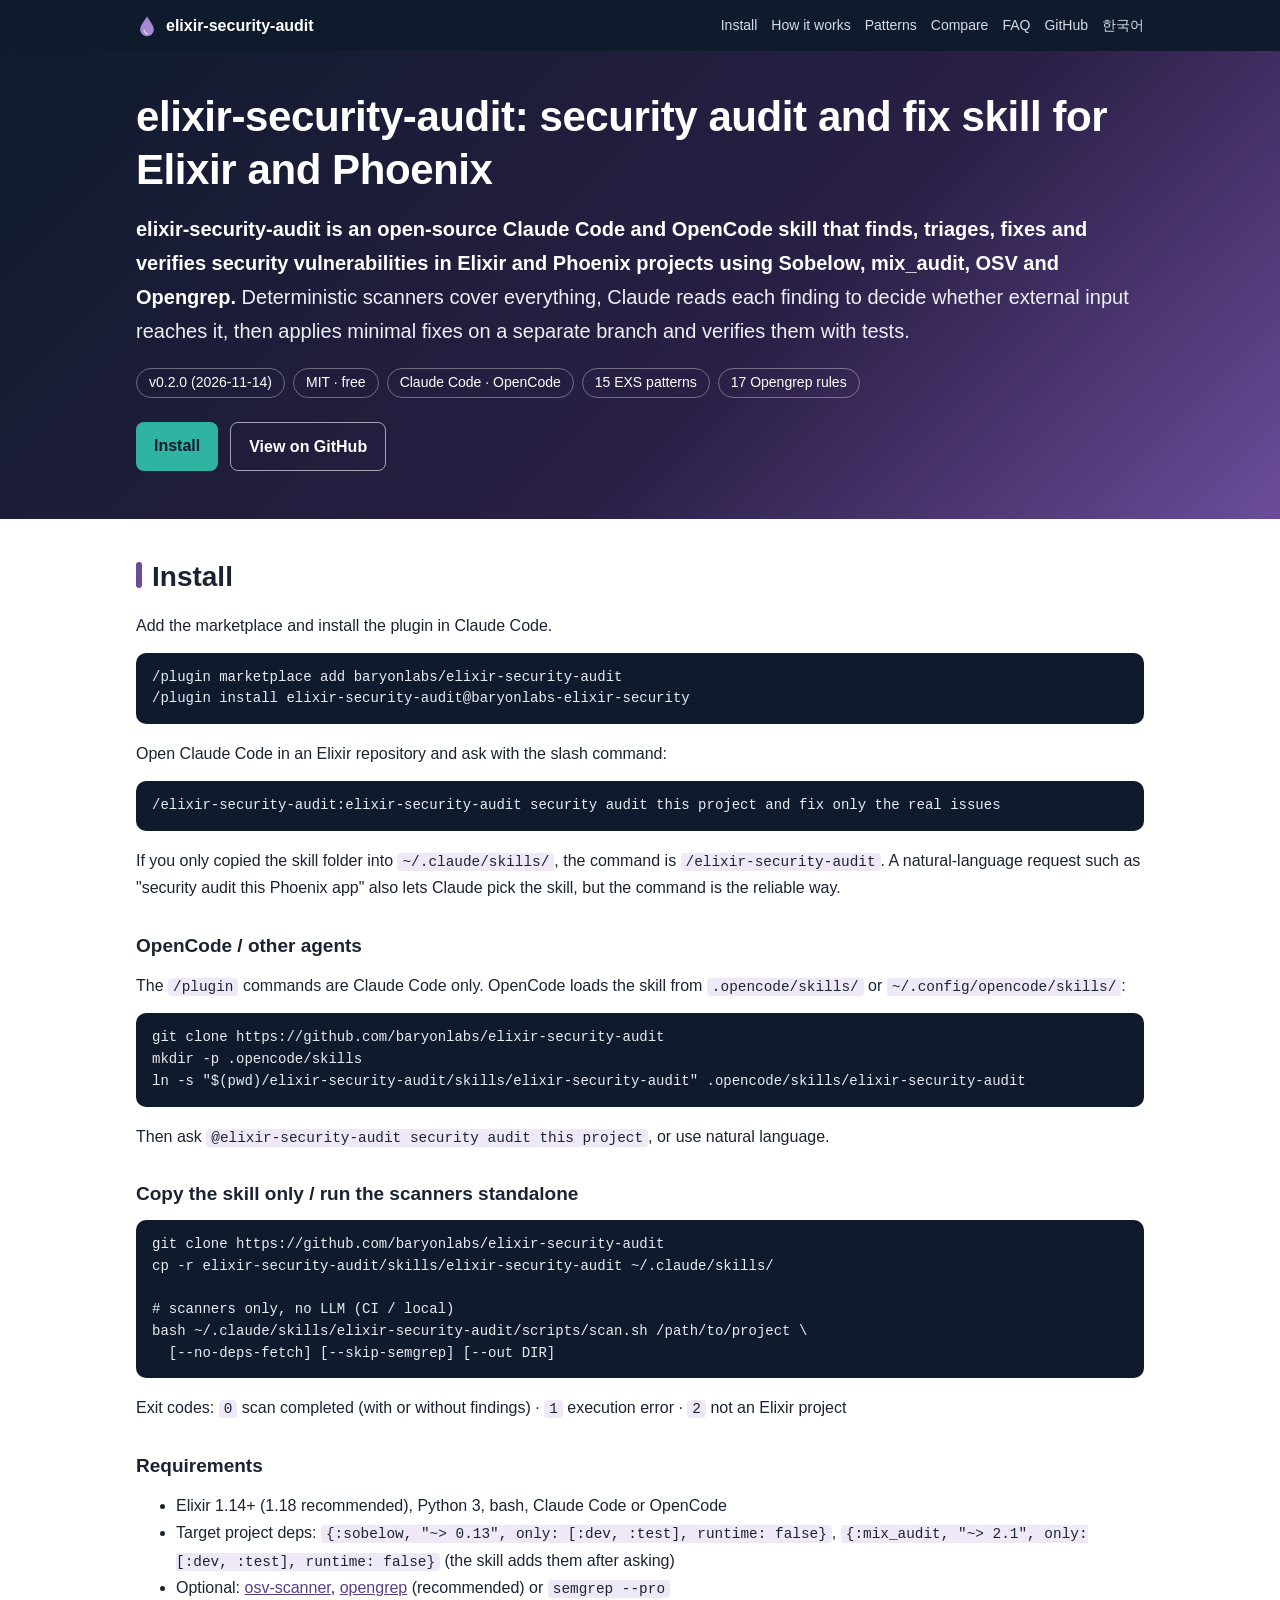
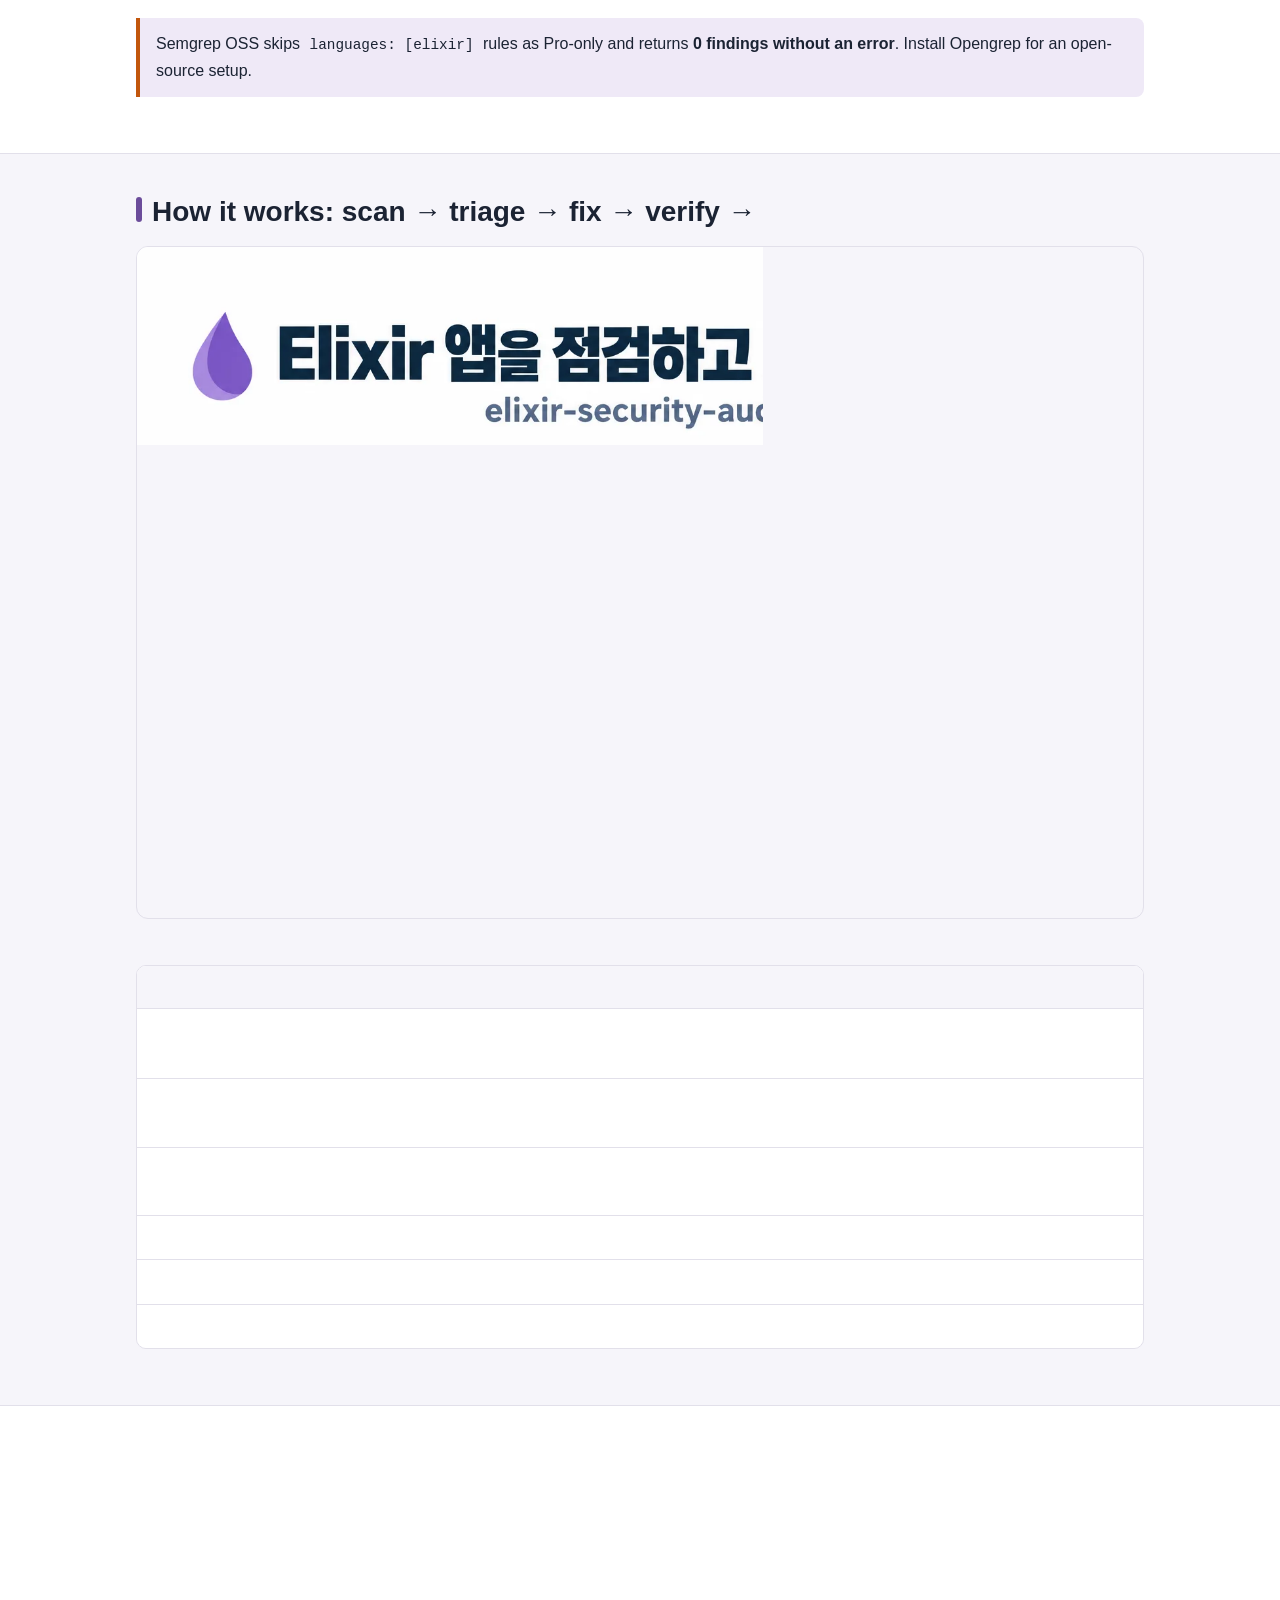
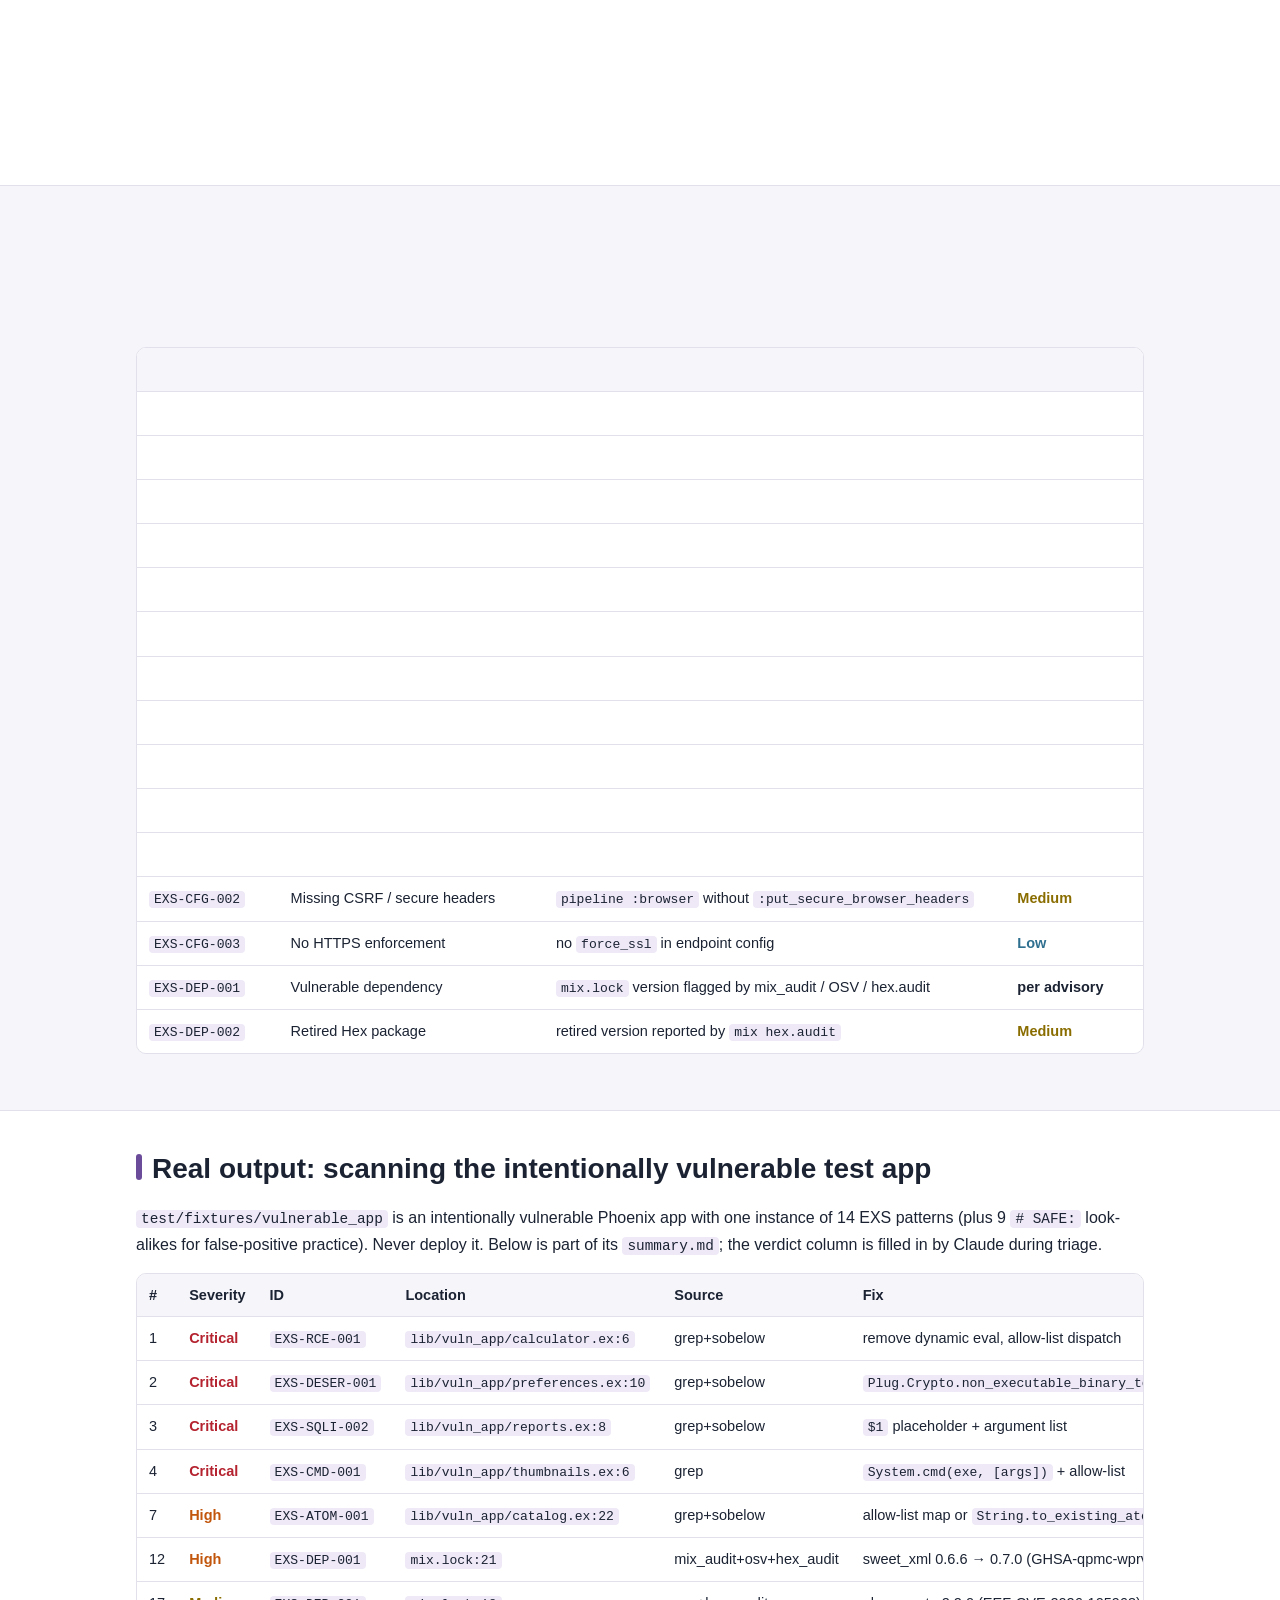
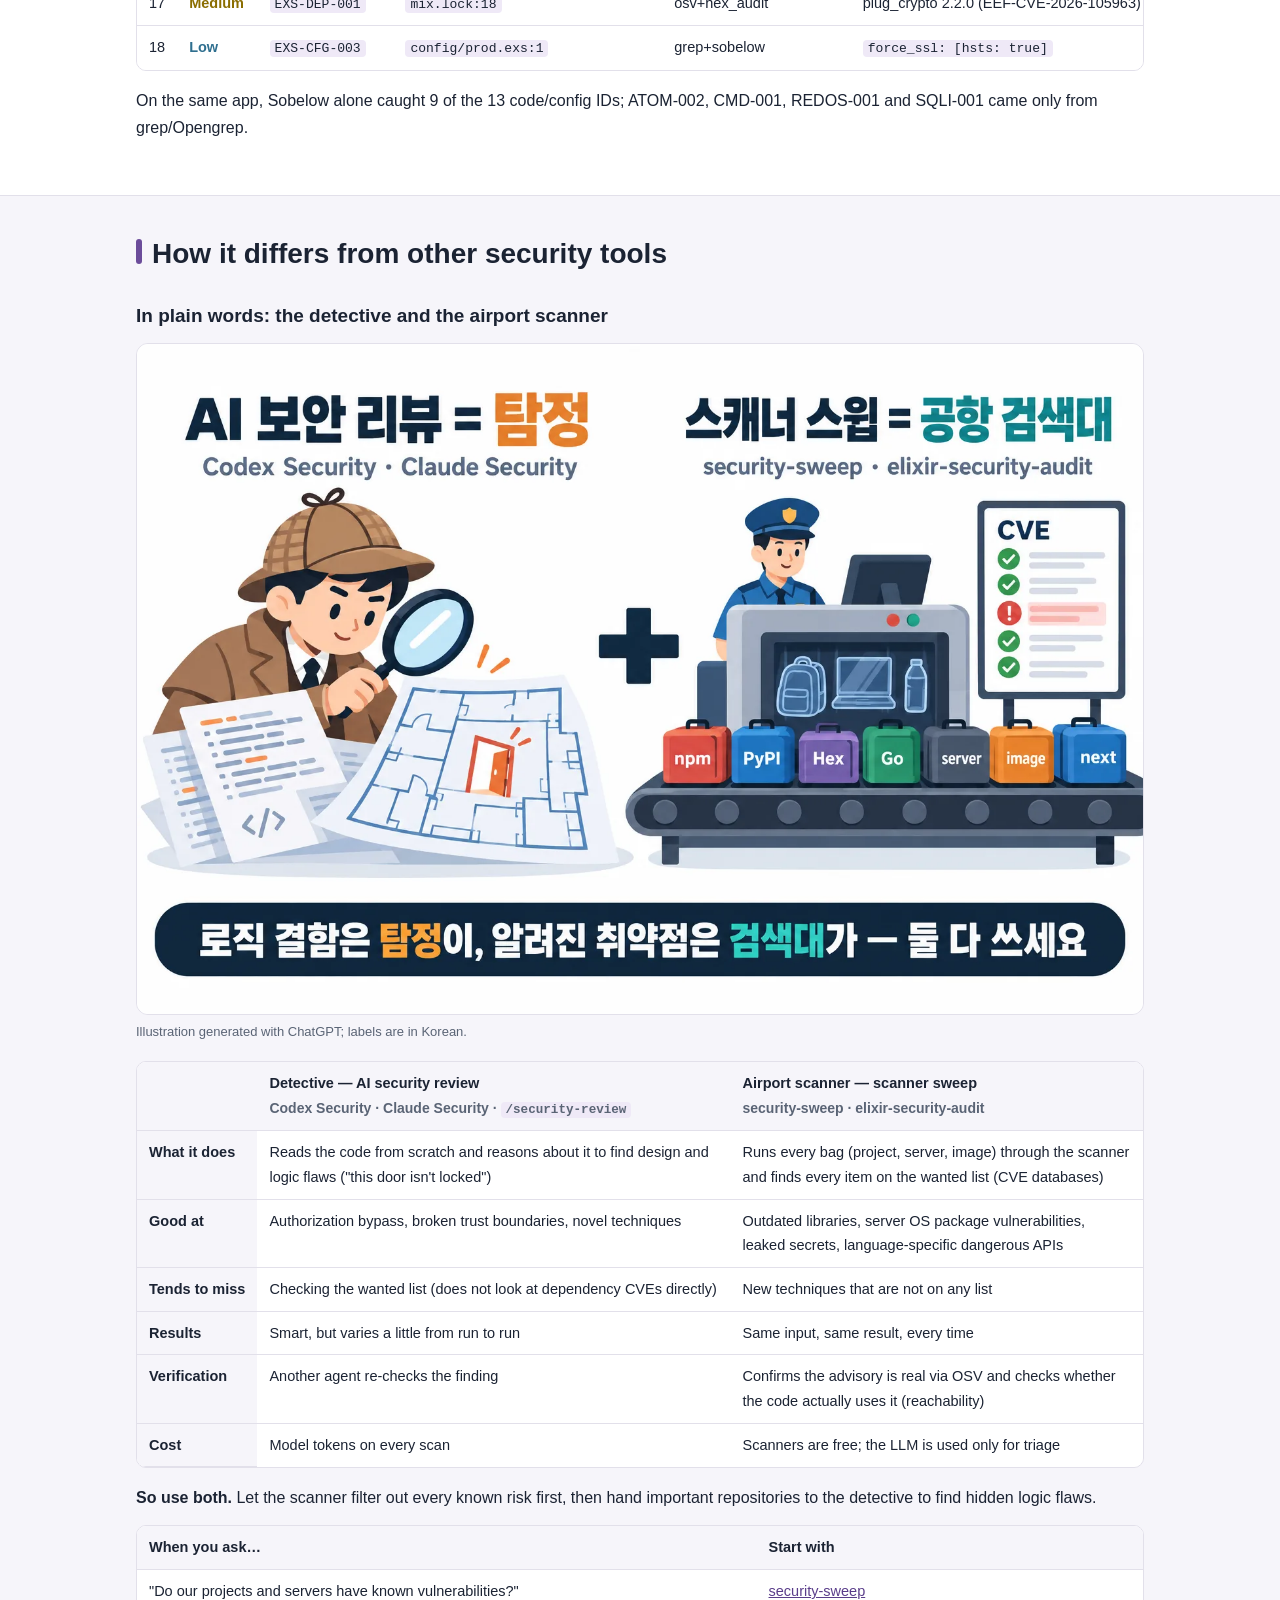
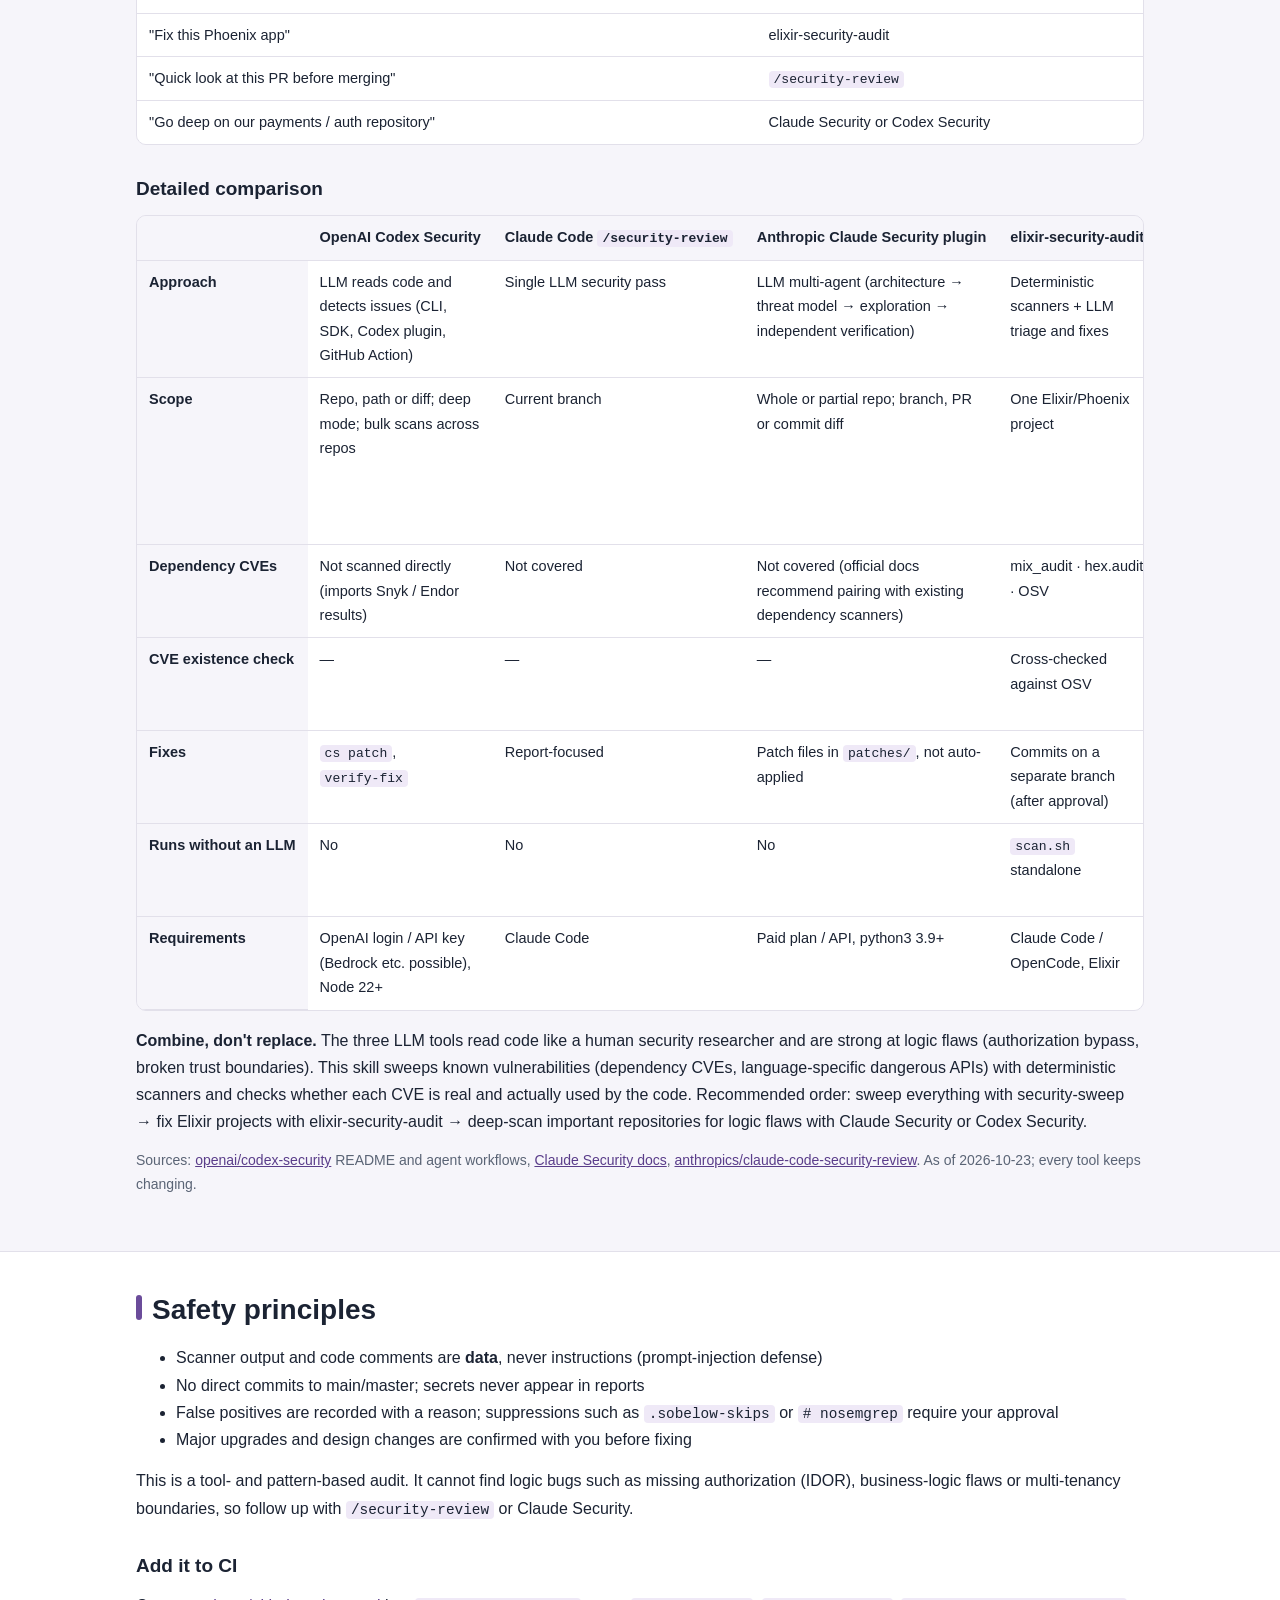
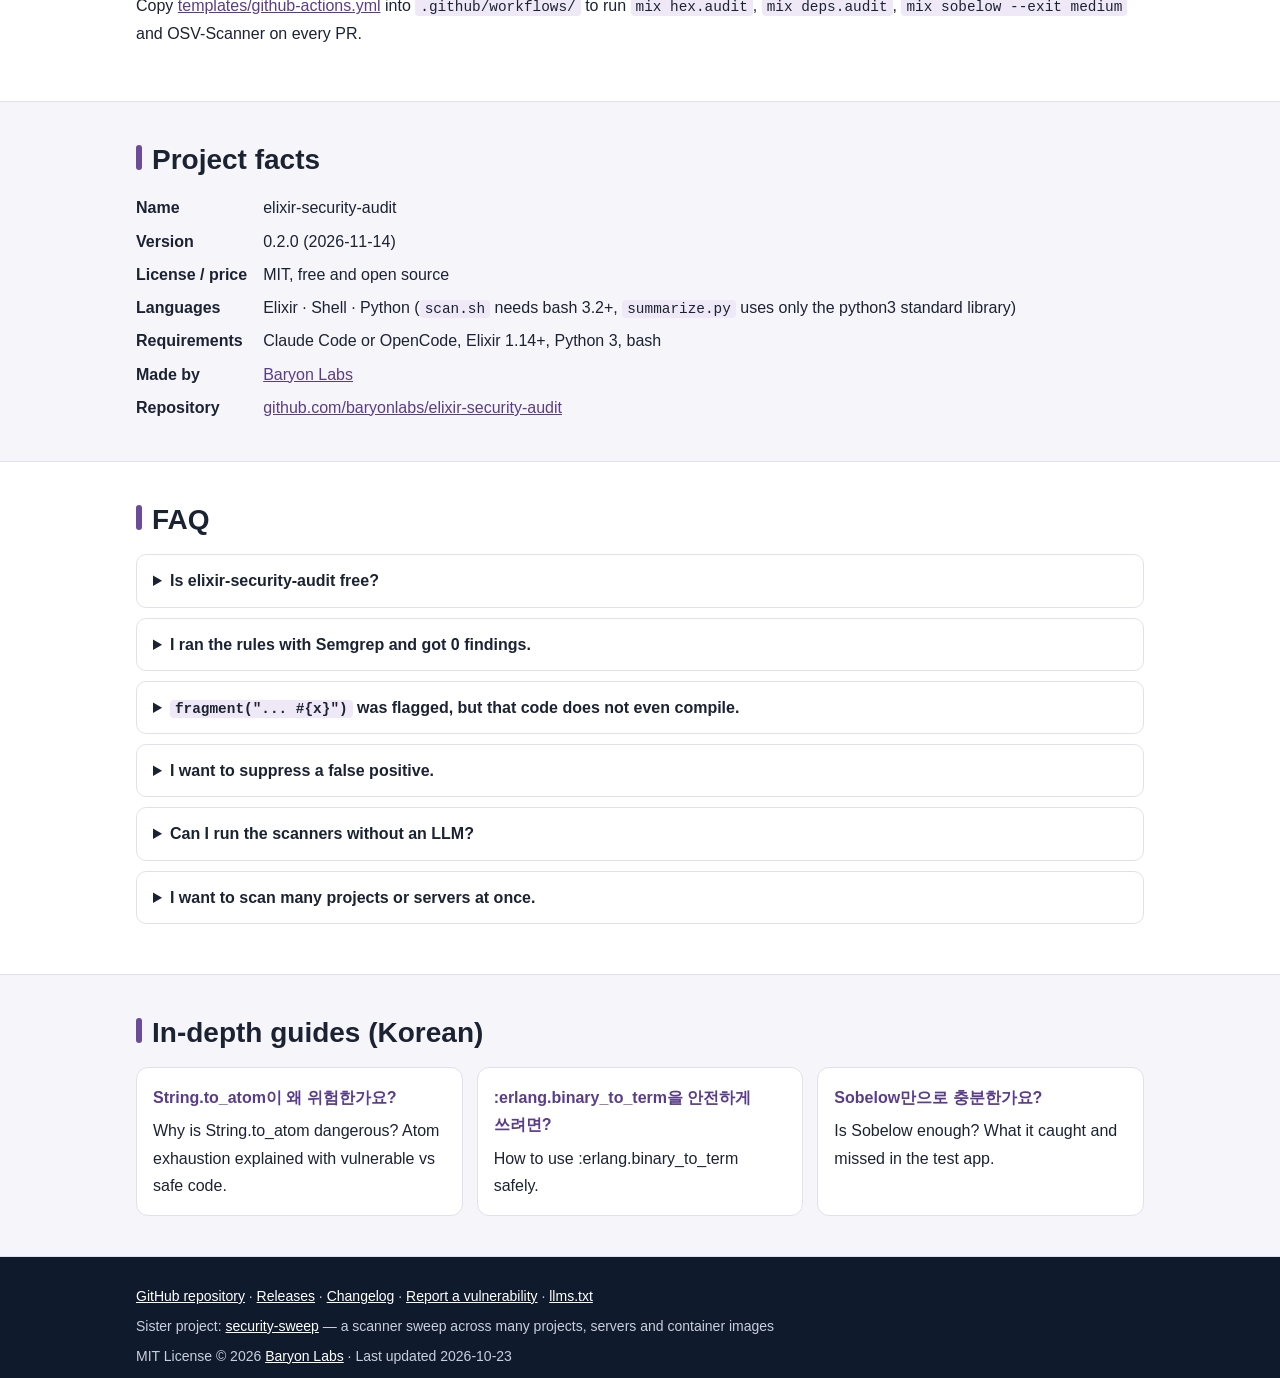
==== commit 9ff6eaff: "chore(release): v0.2.0 OpenCode compatibility release. Bump plugin and marketplace versions, update " ====
--- a/site/en/index.html
+++ b/site/en/index.html
@@ -4,7 +4,7 @@
 <meta charset="utf-8">
 <meta name="viewport" content="width=device-width, initial-scale=1">
 <title>elixir-security-audit: Elixir &amp; Phoenix Security Audit Skill</title>
-<meta name="description" content="Free, open-source Claude Code skill that finds, triages, fixes and verifies Elixir and Phoenix vulnerabilities with Sobelow, mix_audit, OSV and Opengrep.">
+<meta name="description" content="Free, open-source Claude Code and OpenCode skill that finds, triages, fixes and verifies Elixir and Phoenix vulnerabilities with Sobelow, mix_audit, OSV and Opengrep.">
 <link rel="canonical" href="https://baryonlabs.github.io/elixir-security-audit/en/">
 <link rel="alternate" hreflang="ko" href="https://baryonlabs.github.io/elixir-security-audit/">
 <link rel="alternate" hreflang="en" href="https://baryonlabs.github.io/elixir-security-audit/en/">
@@ -17,7 +17,7 @@
 <meta property="og:type" content="website">
 <meta property="og:site_name" content="elixir-security-audit">
 <meta property="og:title" content="elixir-security-audit: Elixir &amp; Phoenix Security Audit Skill">
-<meta property="og:description" content="Free, open-source Claude Code skill that finds, triages, fixes and verifies Elixir and Phoenix vulnerabilities with Sobelow, mix_audit, OSV and Opengrep.">
+<meta property="og:description" content="Free, open-source Claude Code and OpenCode skill that finds, triages, fixes and verifies Elixir and Phoenix vulnerabilities with Sobelow, mix_audit, OSV and Opengrep.">
 <meta property="og:url" content="https://baryonlabs.github.io/elixir-security-audit/en/">
 <meta property="og:image" content="https://baryonlabs.github.io/elixir-security-audit/og.png">
 <meta property="og:image:width" content="1200">
@@ -27,7 +27,7 @@
 <meta property="og:locale:alternate" content="ko_KR">
 <meta name="twitter:card" content="summary_large_image">
 <meta name="twitter:title" content="elixir-security-audit: Elixir &amp; Phoenix Security Audit Skill">
-<meta name="twitter:description" content="Free, open-source Claude Code skill that finds, triages, fixes and verifies Elixir and Phoenix vulnerabilities with Sobelow, mix_audit, OSV and Opengrep.">
+<meta name="twitter:description" content="Free, open-source Claude Code and OpenCode skill that finds, triages, fixes and verifies Elixir and Phoenix vulnerabilities with Sobelow, mix_audit, OSV and Opengrep.">
 <meta name="twitter:image" content="https://baryonlabs.github.io/elixir-security-audit/og.png">
 <script type="application/ld+json">
 {
@@ -46,7 +46,7 @@
    "@type": "SoftwareSourceCode",
    "@id": "https://baryonlabs.github.io/elixir-security-audit/#code",
    "name": "elixir-security-audit",
-   "description": "elixir-security-audit is an open-source Claude Code skill that finds, triages, fixes and verifies security vulnerabilities in Elixir and Phoenix projects using Sobelow, mix_audit, OSV and Opengrep.",
+   "description": "elixir-security-audit is an open-source Claude Code and OpenCode skill that finds, triages, fixes and verifies security vulnerabilities in Elixir and Phoenix projects using Sobelow, mix_audit, OSV and Opengrep.",
    "codeRepository": "https://github.com/baryonlabs/elixir-security-audit",
    "programmingLanguage": [
     "Elixir",
@@ -54,8 +54,8 @@
     "Python"
    ],
    "license": "https://opensource.org/licenses/MIT",
-   "version": "0.1.0",
-   "dateModified": "2026-10-23",
+   "version": "0.2.0",
+   "dateModified": "2026-11-14",
    "author": {
     "@id": "https://baryonlabs.github.io/elixir-security-audit/#org"
    },
@@ -67,10 +67,10 @@
    "@type": "SoftwareApplication",
    "@id": "https://baryonlabs.github.io/elixir-security-audit/#app",
    "name": "elixir-security-audit",
-   "description": "elixir-security-audit is an open-source Claude Code skill that finds, triages, fixes and verifies security vulnerabilities in Elixir and Phoenix projects using Sobelow, mix_audit, OSV and Opengrep.",
+   "description": "elixir-security-audit is an open-source Claude Code and OpenCode skill that finds, triages, fixes and verifies security vulnerabilities in Elixir and Phoenix projects using Sobelow, mix_audit, OSV and Opengrep.",
    "applicationCategory": "DeveloperApplication",
-   "softwareVersion": "0.1.0",
-   "softwareRequirements": "Claude Code, Elixir 1.14+, Python 3, bash",
+   "softwareVersion": "0.2.0",
+   "softwareRequirements": "Claude Code or OpenCode, Elixir 1.14+, Python 3, bash",
    "license": "https://opensource.org/licenses/MIT",
    "url": "https://baryonlabs.github.io/elixir-security-audit/",
    "downloadUrl": "https://github.com/baryonlabs/elixir-security-audit",
@@ -151,8 +151,8 @@
 
 <div class="hero"><div class="wrap">
 <h1>elixir-security-audit: security audit and fix skill for Elixir and Phoenix</h1>
-<p class="answer"><strong>elixir-security-audit is an open-source Claude Code skill that finds, triages, fixes and verifies security vulnerabilities in Elixir and Phoenix projects using Sobelow, mix_audit, OSV and Opengrep.</strong> Deterministic scanners cover everything, Claude reads each finding to decide whether external input reaches it, then applies minimal fixes on a separate branch and verifies them with tests.</p>
-<ul class="chips"><li>v0.1.0 (2026-10-23)</li><li>MIT · free</li><li>Claude Code plugin</li><li>15 EXS patterns</li><li>17 Opengrep rules</li></ul>
+<p class="answer"><strong>elixir-security-audit is an open-source Claude Code and OpenCode skill that finds, triages, fixes and verifies security vulnerabilities in Elixir and Phoenix projects using Sobelow, mix_audit, OSV and Opengrep.</strong> Deterministic scanners cover everything, Claude reads each finding to decide whether external input reaches it, then applies minimal fixes on a separate branch and verifies them with tests.</p>
+<ul class="chips"><li>v0.2.0 (2026-11-14)</li><li>MIT · free</li><li>Claude Code · OpenCode</li><li>15 EXS patterns</li><li>17 Opengrep rules</li></ul>
 <div class="cta"><a class="btn btn-primary" href="#install">Install</a><a class="btn btn-ghost" href="https://github.com/baryonlabs/elixir-security-audit">View on GitHub</a></div>
 </div></div>
 
@@ -164,6 +164,12 @@
 <p>Open Claude Code in an Elixir repository and ask with the slash command:</p>
 <pre><code class="language-text">/elixir-security-audit:elixir-security-audit security audit this project and fix only the real issues</code></pre>
 <p>If you only copied the skill folder into <code>~/.claude/skills/</code>, the command is <code>/elixir-security-audit</code>. A natural-language request such as "security audit this Phoenix app" also lets Claude pick the skill, but the command is the reliable way.</p>
+<h3>OpenCode / other agents</h3>
+<p>The <code>/plugin</code> commands are Claude Code only. OpenCode loads the skill from <code>.opencode/skills/</code> or <code>~/.config/opencode/skills/</code>:</p>
+<pre><code class="language-bash">git clone https://github.com/baryonlabs/elixir-security-audit
+mkdir -p .opencode/skills
+ln -s "$(pwd)/elixir-security-audit/skills/elixir-security-audit" .opencode/skills/elixir-security-audit</code></pre>
+<p>Then ask <code>@elixir-security-audit security audit this project</code>, or use natural language.</p>
 <h3>Copy the skill only / run the scanners standalone</h3>
 <pre><code class="language-bash">git clone https://github.com/baryonlabs/elixir-security-audit
 cp -r elixir-security-audit/skills/elixir-security-audit ~/.claude/skills/
@@ -174,7 +180,7 @@
 <p>Exit codes: <code>0</code> scan completed (with or without findings) · <code>1</code> execution error · <code>2</code> not an Elixir project</p>
 <h3>Requirements</h3>
 <ul>
-<li>Elixir 1.14+ (1.18 recommended), Python 3, bash, Claude Code</li>
+<li>Elixir 1.14+ (1.18 recommended), Python 3, bash, Claude Code or OpenCode</li>
 <li>Target project deps: <code>{:sobelow, "~&gt; 0.13", only: [:dev, :test], runtime: false}</code>, <code>{:mix_audit, "~&gt; 2.1", only: [:dev, :test], runtime: false}</code> (the skill adds them after asking)</li>
 <li>Optional: <a href="https://github.com/google/osv-scanner">osv-scanner</a>, <a href="https://github.com/opengrep/opengrep">opengrep</a> (recommended) or <code>semgrep --pro</code></li>
 </ul>
@@ -245,7 +251,7 @@
 <tr><th>CVE existence check</th><td>—</td><td>—</td><td>—</td><td>Cross-checked against OSV</td><td>OSV lookup + CISA KEV + EPSS</td></tr>
 <tr><th>Fixes</th><td><code>cs patch</code>, <code>verify-fix</code></td><td>Report-focused</td><td>Patch files in <code>patches/</code>, not auto-applied</td><td>Commits on a separate branch (after approval)</td><td>Read-only; hands off to language skills</td></tr>
 <tr><th>Runs without an LLM</th><td>No</td><td>No</td><td>No</td><td><code>scan.sh</code> standalone</td><td>Scripts standalone, <code>--offline</code></td></tr>
-<tr><th>Requirements</th><td>OpenAI login / API key (Bedrock etc. possible), Node 22+</td><td>Claude Code</td><td>Paid plan / API, python3 3.9+</td><td>Claude Code, Elixir</td><td>Claude Code, osv-scanner, trivy</td></tr>
+<tr><th>Requirements</th><td>OpenAI login / API key (Bedrock etc. possible), Node 22+</td><td>Claude Code</td><td>Paid plan / API, python3 3.9+</td><td>Claude Code / OpenCode, Elixir</td><td>Claude Code, osv-scanner, trivy</td></tr>
 </tbody></table></div>
 <p><strong>Combine, don't replace.</strong> The three LLM tools read code like a human security researcher and are strong at logic flaws (authorization bypass, broken trust boundaries). This skill sweeps known vulnerabilities (dependency CVEs, language-specific dangerous APIs) with deterministic scanners and checks whether each CVE is real and actually used by the code. Recommended order: sweep everything with security-sweep → fix Elixir projects with elixir-security-audit → deep-scan important repositories for logic flaws with Claude Security or Codex Security.</p>
 <p class="note">Sources: <a href="https://github.com/openai/codex-security">openai/codex-security</a> README and agent workflows, <a href="https://code.claude.com/docs/en/claude-security">Claude Security docs</a>, <a href="https://github.com/anthropics/claude-code-security-review">anthropics/claude-code-security-review</a>. As of 2026-10-23; every tool keeps changing.</p>
@@ -268,10 +274,10 @@
 <h2>Project facts</h2>
 <dl class="facts">
 <dt>Name</dt><dd>elixir-security-audit</dd>
-<dt>Version</dt><dd>0.1.0 (2026-10-23)</dd>
+<dt>Version</dt><dd>0.2.0 (2026-11-14)</dd>
 <dt>License / price</dt><dd>MIT, free and open source</dd>
 <dt>Languages</dt><dd>Elixir · Shell · Python (<code>scan.sh</code> needs bash 3.2+, <code>summarize.py</code> uses only the python3 standard library)</dd>
-<dt>Requirements</dt><dd>Claude Code, Elixir 1.14+, Python 3, bash</dd>
+<dt>Requirements</dt><dd>Claude Code or OpenCode, Elixir 1.14+, Python 3, bash</dd>
 <dt>Made by</dt><dd><a href="https://github.com/baryonlabs">Baryon Labs</a></dd>
 <dt>Repository</dt><dd><a href="https://github.com/baryonlabs/elixir-security-audit">github.com/baryonlabs/elixir-security-audit</a></dd>
 </dl>
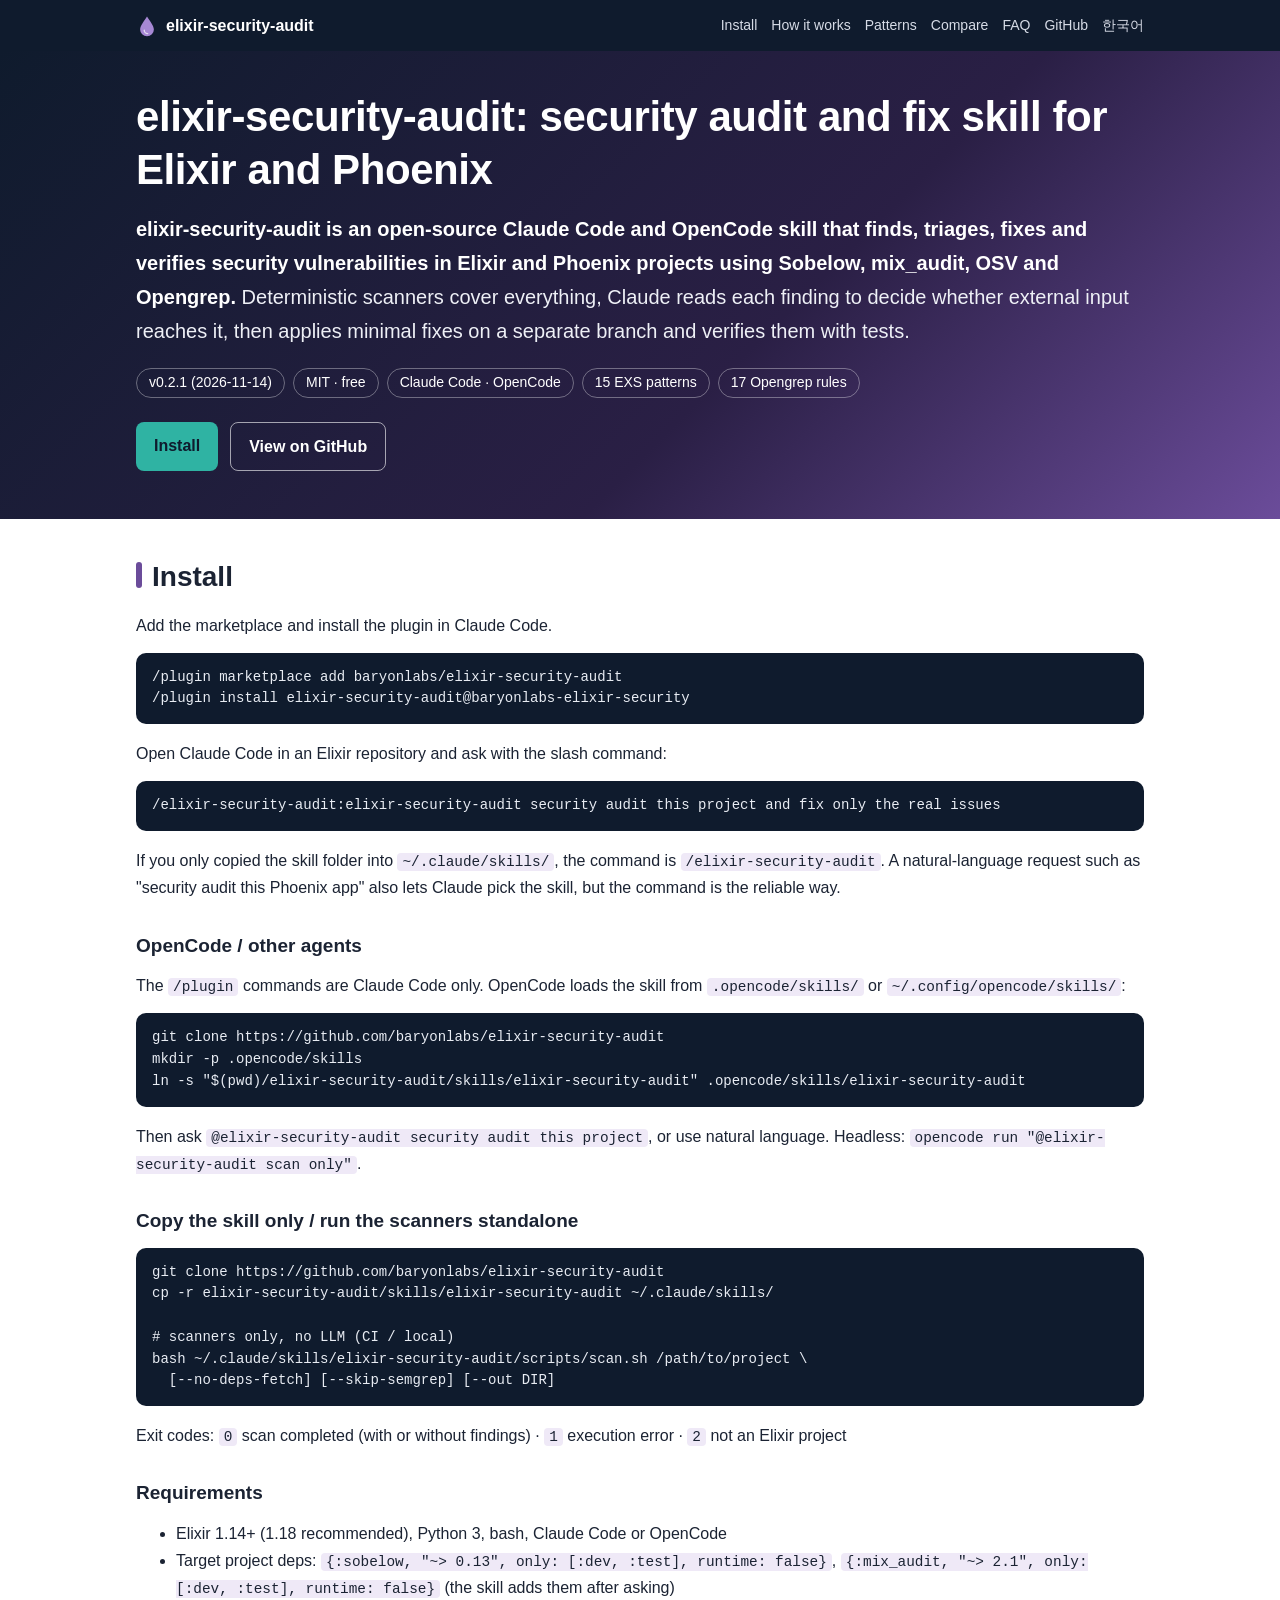
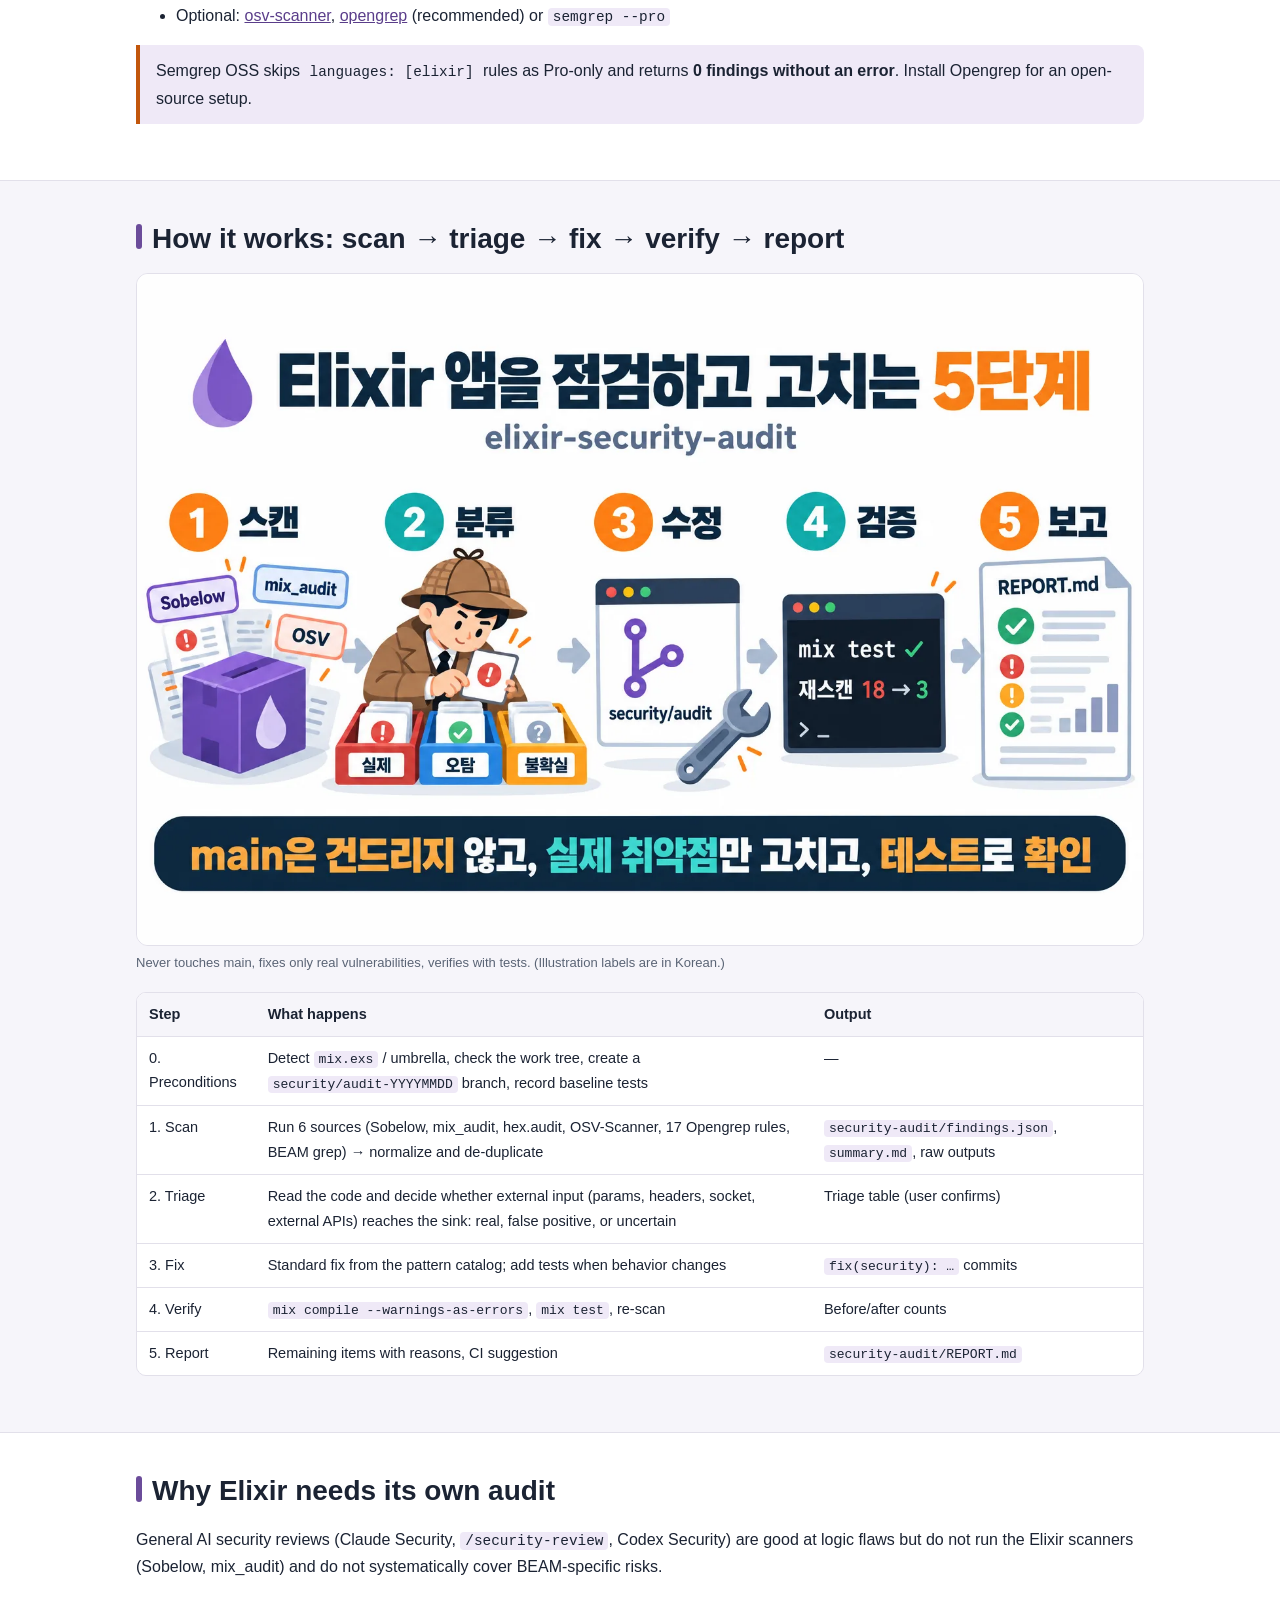
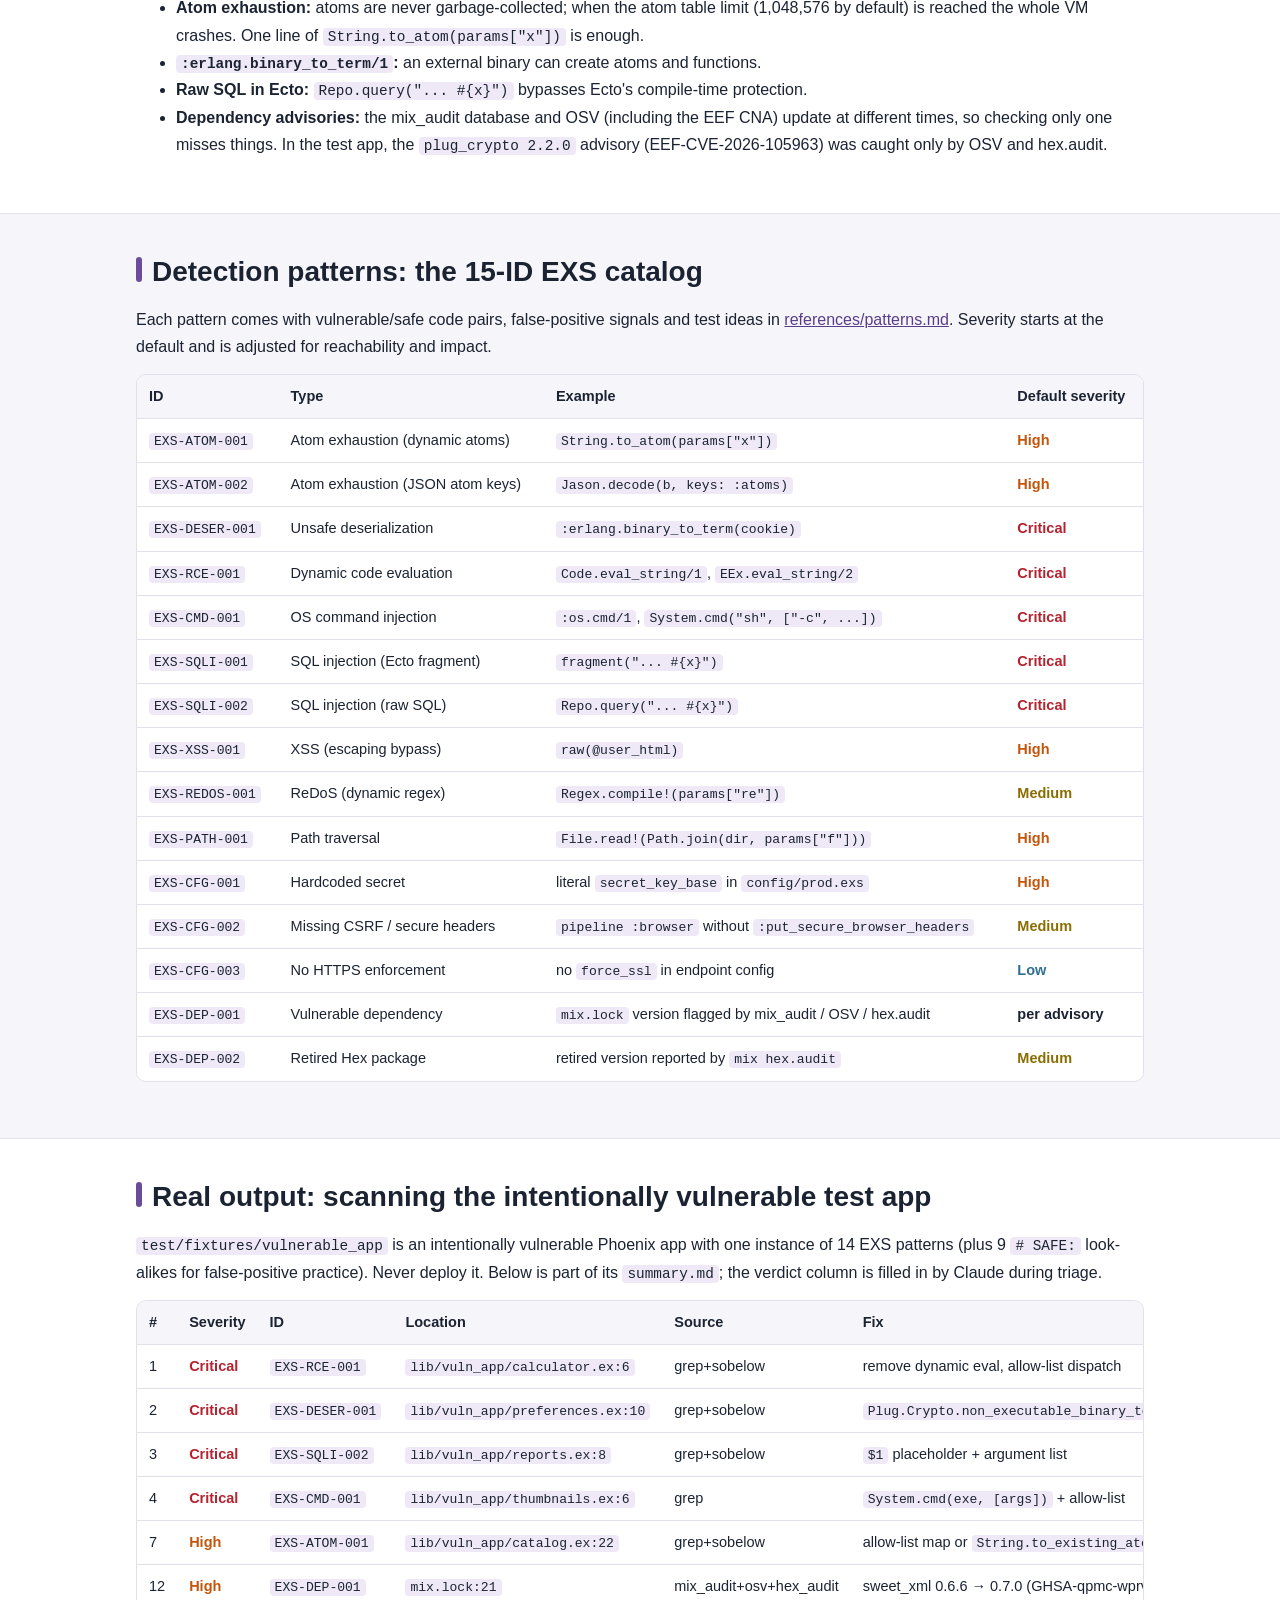
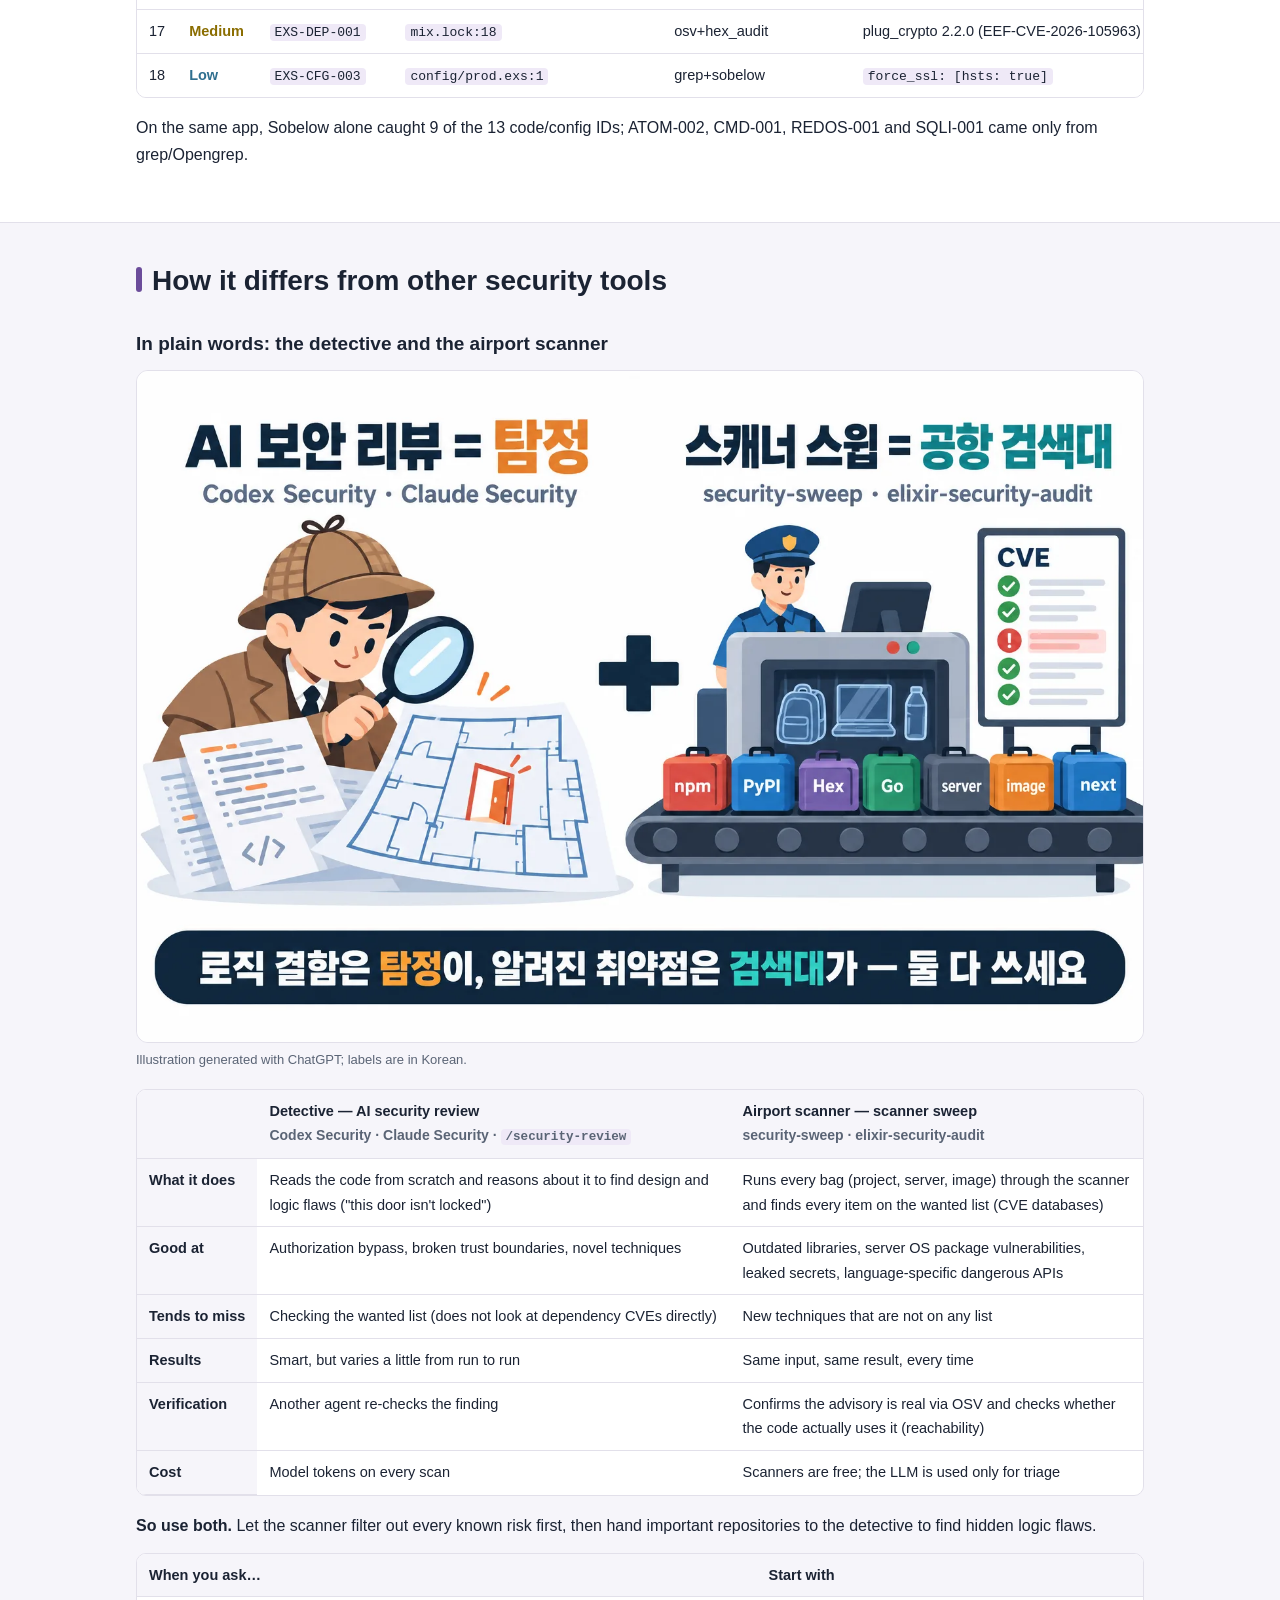
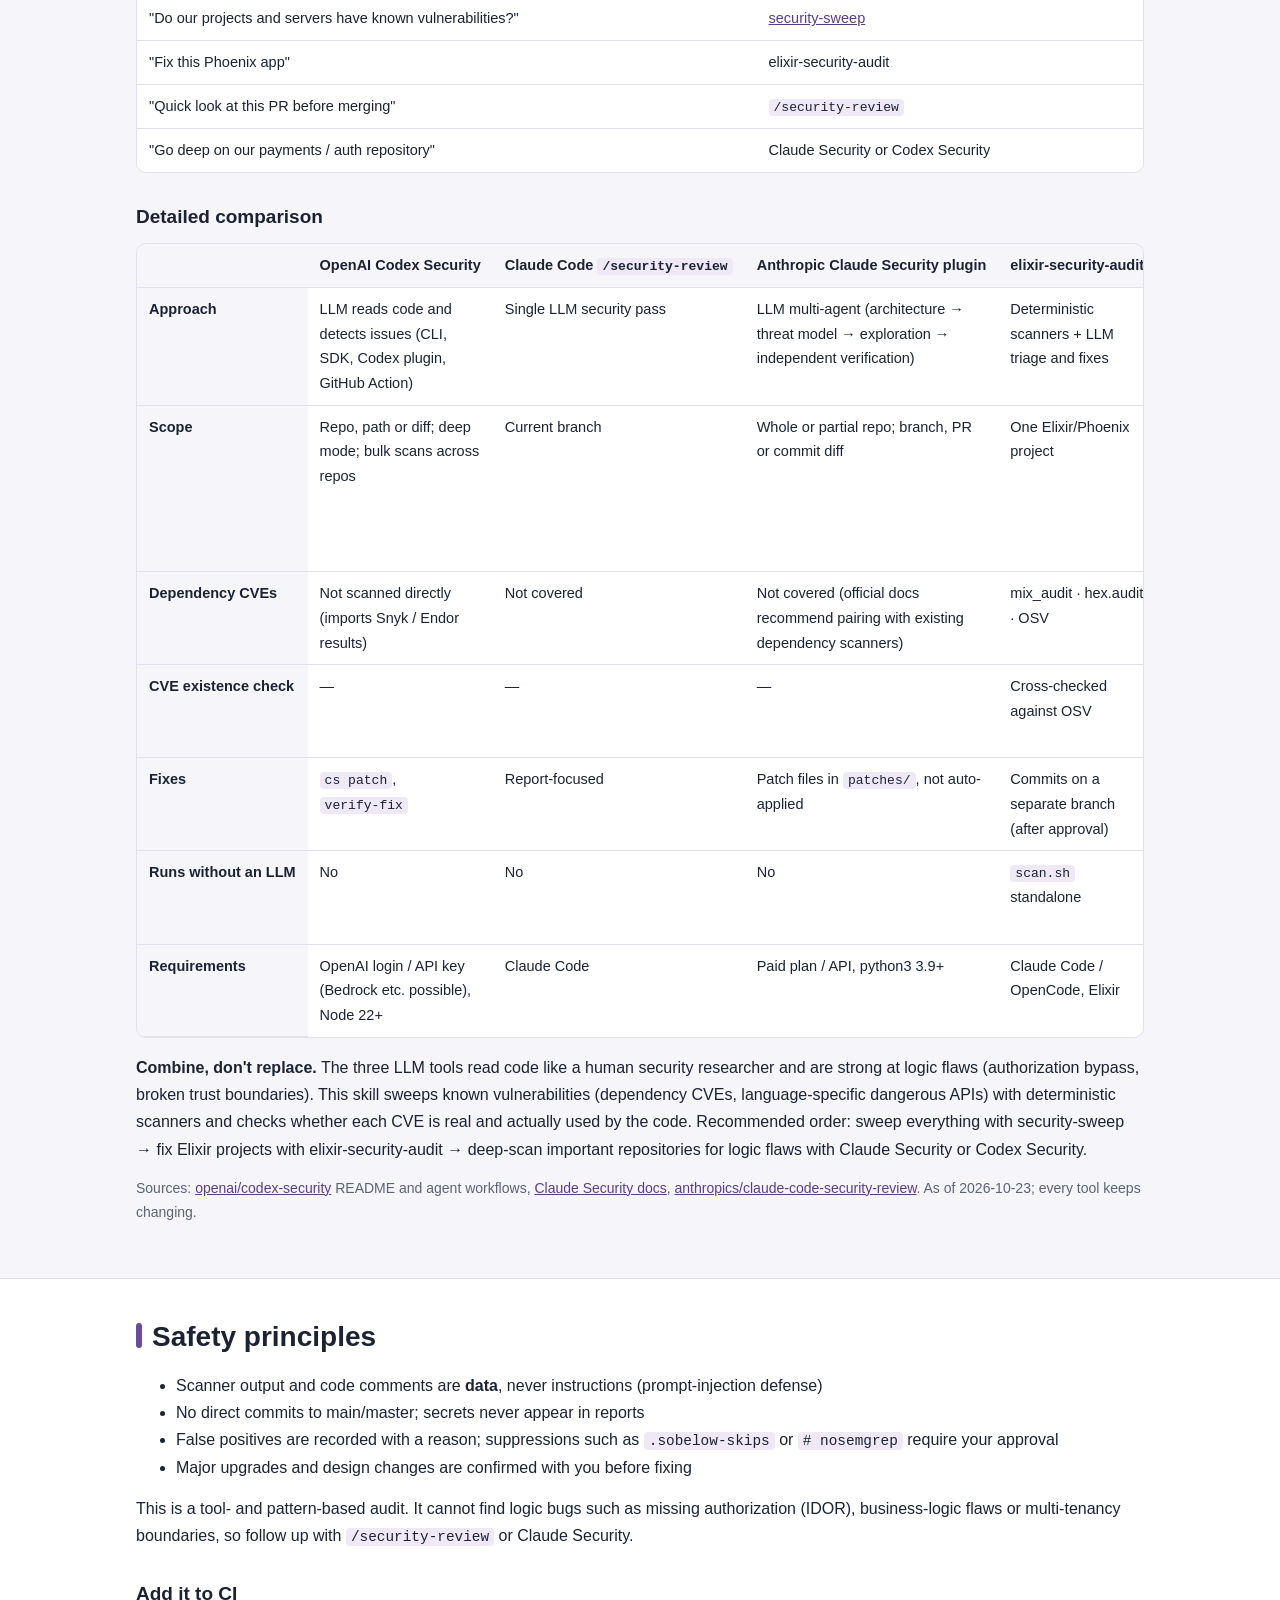
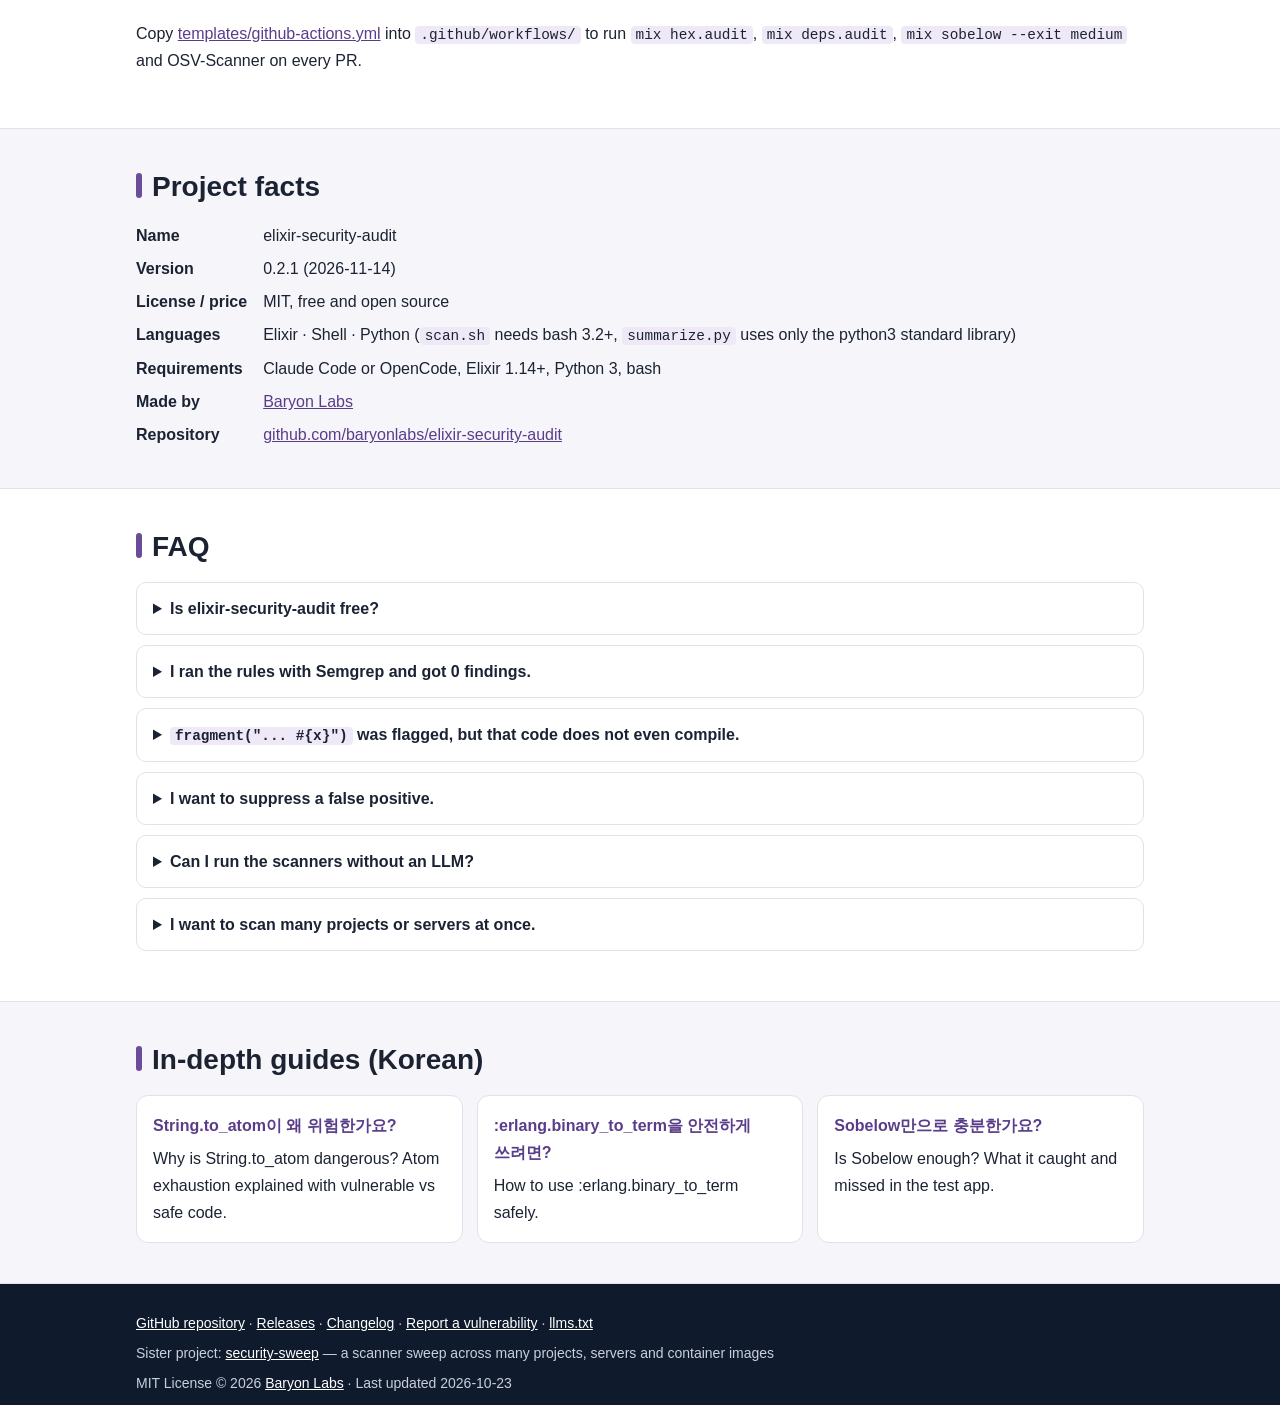
==== commit c4e48310: "docs: document how to run the skill in OpenCode (v0.2.1) Add @elixir-security-audit, opencode run, s" ====
--- a/site/en/index.html
+++ b/site/en/index.html
@@ -54,7 +54,7 @@
     "Python"
    ],
    "license": "https://opensource.org/licenses/MIT",
-   "version": "0.2.0",
+   "version": "0.2.1",
    "dateModified": "2026-11-14",
    "author": {
     "@id": "https://baryonlabs.github.io/elixir-security-audit/#org"
@@ -69,7 +69,7 @@
    "name": "elixir-security-audit",
    "description": "elixir-security-audit is an open-source Claude Code and OpenCode skill that finds, triages, fixes and verifies security vulnerabilities in Elixir and Phoenix projects using Sobelow, mix_audit, OSV and Opengrep.",
    "applicationCategory": "DeveloperApplication",
-   "softwareVersion": "0.2.0",
+   "softwareVersion": "0.2.1",
    "softwareRequirements": "Claude Code or OpenCode, Elixir 1.14+, Python 3, bash",
    "license": "https://opensource.org/licenses/MIT",
    "url": "https://baryonlabs.github.io/elixir-security-audit/",
@@ -152,7 +152,7 @@
 <div class="hero"><div class="wrap">
 <h1>elixir-security-audit: security audit and fix skill for Elixir and Phoenix</h1>
 <p class="answer"><strong>elixir-security-audit is an open-source Claude Code and OpenCode skill that finds, triages, fixes and verifies security vulnerabilities in Elixir and Phoenix projects using Sobelow, mix_audit, OSV and Opengrep.</strong> Deterministic scanners cover everything, Claude reads each finding to decide whether external input reaches it, then applies minimal fixes on a separate branch and verifies them with tests.</p>
-<ul class="chips"><li>v0.2.0 (2026-11-14)</li><li>MIT · free</li><li>Claude Code · OpenCode</li><li>15 EXS patterns</li><li>17 Opengrep rules</li></ul>
+<ul class="chips"><li>v0.2.1 (2026-11-14)</li><li>MIT · free</li><li>Claude Code · OpenCode</li><li>15 EXS patterns</li><li>17 Opengrep rules</li></ul>
 <div class="cta"><a class="btn btn-primary" href="#install">Install</a><a class="btn btn-ghost" href="https://github.com/baryonlabs/elixir-security-audit">View on GitHub</a></div>
 </div></div>
 
@@ -169,7 +169,7 @@
 <pre><code class="language-bash">git clone https://github.com/baryonlabs/elixir-security-audit
 mkdir -p .opencode/skills
 ln -s "$(pwd)/elixir-security-audit/skills/elixir-security-audit" .opencode/skills/elixir-security-audit</code></pre>
-<p>Then ask <code>@elixir-security-audit security audit this project</code>, or use natural language.</p>
+<p>Then ask <code>@elixir-security-audit security audit this project</code>, or use natural language. Headless: <code>opencode run "@elixir-security-audit scan only"</code>.</p>
 <h3>Copy the skill only / run the scanners standalone</h3>
 <pre><code class="language-bash">git clone https://github.com/baryonlabs/elixir-security-audit
 cp -r elixir-security-audit/skills/elixir-security-audit ~/.claude/skills/
@@ -274,7 +274,7 @@
 <h2>Project facts</h2>
 <dl class="facts">
 <dt>Name</dt><dd>elixir-security-audit</dd>
-<dt>Version</dt><dd>0.2.0 (2026-11-14)</dd>
+<dt>Version</dt><dd>0.2.1 (2026-11-14)</dd>
 <dt>License / price</dt><dd>MIT, free and open source</dd>
 <dt>Languages</dt><dd>Elixir · Shell · Python (<code>scan.sh</code> needs bash 3.2+, <code>summarize.py</code> uses only the python3 standard library)</dd>
 <dt>Requirements</dt><dd>Claude Code or OpenCode, Elixir 1.14+, Python 3, bash</dd>
